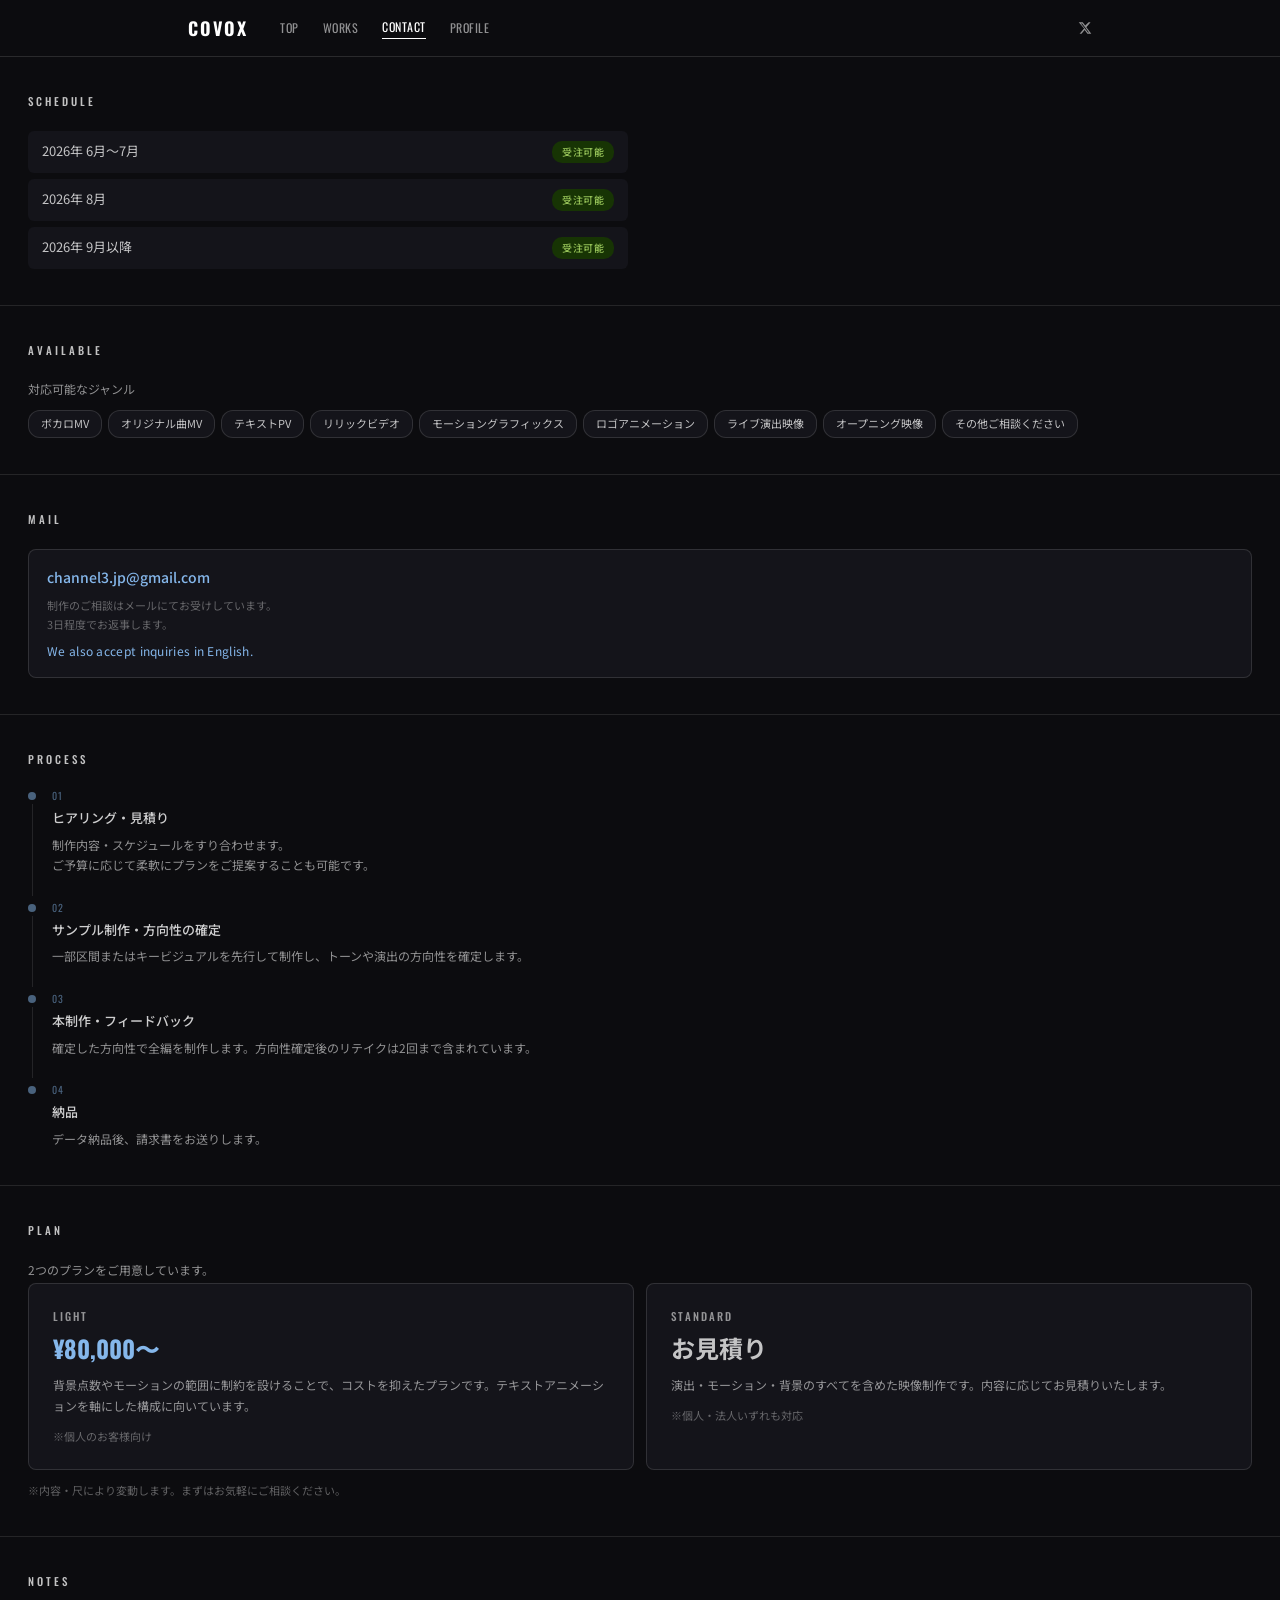
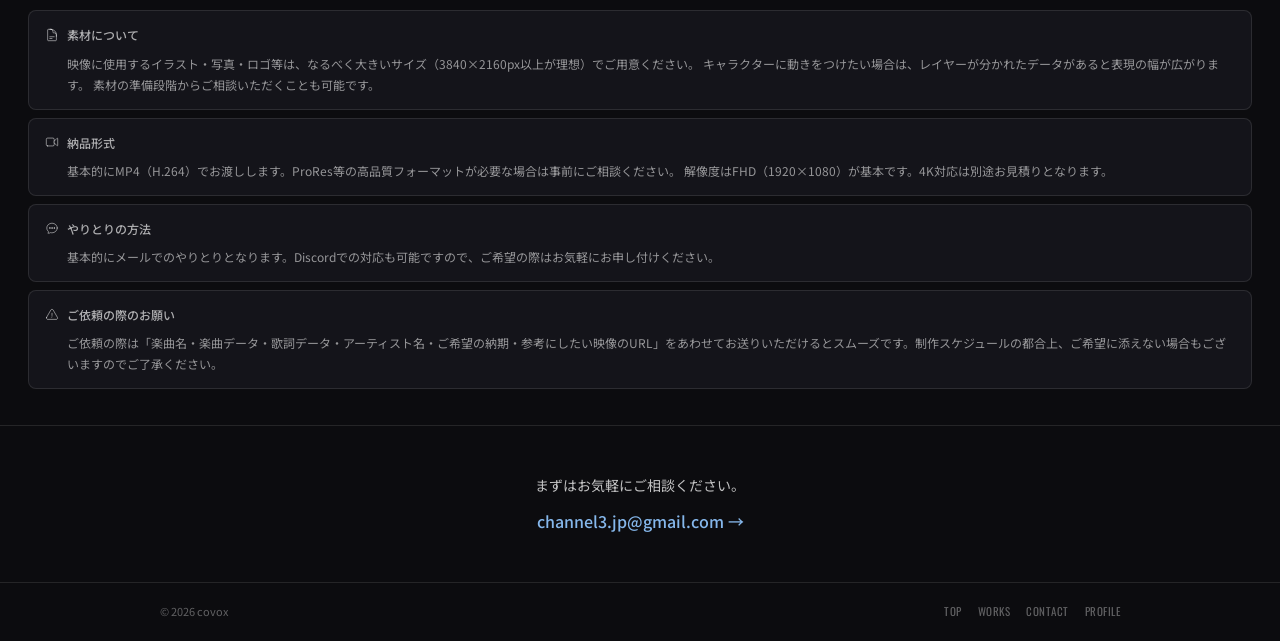
==== contact.html @ 06621f7b "update LIGHT plan price to ¥80,000~" ====
<!DOCTYPE html>
<html lang="ja">
<head>
  <meta charset="UTF-8">
  <meta name="viewport" content="width=device-width, initial-scale=1.0">
  <meta name="description" content="映像クリエイターcovoxのポートフォリオサイト。モーショングラフィックス・MV・テキストPV等の制作実績とご依頼はこちら。">
  <meta property="og:title" content="CONTACT — covox">
  <meta property="og:description" content="映像クリエイターcovoxのポートフォリオサイト。">
  <meta property="og:image" content="https://covox.work/images/og-image.png">
  <meta property="og:url" content="https://covox.work/contact.html">
  <meta property="og:type" content="website">
  <meta name="twitter:card" content="summary_large_image">
  <meta name="twitter:image" content="https://covox.work/images/og-image.png">
  <title>CONTACT — covox</title>
  <link rel="preconnect" href="https://fonts.googleapis.com">
  <link rel="preconnect" href="https://fonts.gstatic.com" crossorigin>
  <link href="https://fonts.googleapis.com/css2?family=Oswald:wght@400;500;700&family=Inter:wght@400;500&family=Noto+Sans+JP:wght@400;500&display=swap" rel="stylesheet">
  <link rel="icon" href="/favicon.ico" type="image/x-icon">
  <link rel="icon" href="/images/favicon.png" type="image/png">
  <link rel="apple-touch-icon" href="/images/apple-touch-icon.png">
  <link rel="stylesheet" href="css/style.css">
  <!-- Google Analytics -->
  <script async src="https://www.googletagmanager.com/gtag/js?id=G-RF9YJRMEWS"></script>
  <script>
    window.dataLayer = window.dataLayer || [];
    function gtag(){dataLayer.push(arguments);}
    gtag('js', new Date());
    gtag('config', 'G-RF9YJRMEWS');
  </script>
</head>
<body>

  <!-- Header -->
  <header class="site-header">
    <div class="header-inner">
      <a href="index.html" class="site-logo">COVOX</a>
      <nav class="site-nav">
        <a href="index.html">TOP</a>
        <a href="works.html">WORKS</a>
        <a href="contact.html" class="active">CONTACT</a>
        <a href="profile.html">PROFILE</a>
      </nav>
      <div class="header-sns">
        <a href="https://x.com/channel3_jp" target="_blank" rel="noopener noreferrer" aria-label="X (Twitter)">
          <svg viewBox="0 0 24 24" fill="currentColor" xmlns="http://www.w3.org/2000/svg">
            <path d="M18.244 2.25h3.308l-7.227 8.26 8.502 11.24H16.17l-4.714-6.231-5.401 6.231H2.746l7.73-8.835L1.254 2.25H8.08l4.253 5.622 5.911-5.622zm-1.161 17.52h1.833L7.084 4.126H5.117z"/>
          </svg>
        </a>
      </div>
      <button class="hamburger" aria-label="メニュー">
        <span></span>
        <span></span>
        <span></span>
      </button>
    </div>
    <nav class="mobile-nav">
      <a href="index.html">TOP</a>
      <a href="works.html">WORKS</a>
      <a href="contact.html" class="active">CONTACT</a>
      <a href="profile.html">PROFILE</a>
    </nav>
  </header>

  <main>

    <!-- ① SCHEDULE -->
    <section class="contact-section">
      <h2 class="section-title">SCHEDULE</h2>
      <div class="schedule-list" style="max-width: 600px;">
        <div class="schedule-row">
          <span class="schedule-label">2026年 6月〜7月</span>
          <span class="badge badge-open">受注可能</span>
        </div>
        <div class="schedule-row">
          <span class="schedule-label">2026年 8月</span>
          <span class="badge badge-open">受注可能</span>
        </div>
        <div class="schedule-row">
          <span class="schedule-label">2026年 9月以降</span>
          <span class="badge badge-open">受注可能</span>
        </div>
      </div>
    </section>

    <hr class="section-divider">

    <!-- ② AVAILABLE -->
    <section class="contact-section">
      <h2 class="section-title">AVAILABLE</h2>
      <p class="available-lead">対応可能なジャンル</p>
      <div class="genre-tags">
        <span class="genre-tag">ボカロMV</span>
        <span class="genre-tag">オリジナル曲MV</span>
        <span class="genre-tag">テキストPV</span>
        <span class="genre-tag">リリックビデオ</span>
        <span class="genre-tag">モーショングラフィックス</span>
        <span class="genre-tag">ロゴアニメーション</span>
        <span class="genre-tag">ライブ演出映像</span>
        <span class="genre-tag">オープニング映像</span>
        <span class="genre-tag">その他ご相談ください</span>
      </div>
    </section>

    <hr class="section-divider">

    <!-- ③ MAIL -->
    <section class="contact-section">
      <h2 class="section-title">MAIL</h2>
      <div class="mail-box">
        <div class="mail-address">
          <a href="mailto:channel3.jp@gmail.com">channel3.jp@gmail.com</a>
        </div>
        <p class="mail-note">
          制作のご相談はメールにてお受けしています。<br>
          3日程度でお返事します。
        </p>
        <p class="mail-english">We also accept inquiries in English.</p>
      </div>
    </section>

    <hr class="section-divider">

    <!-- ④ PROCESS -->
    <section class="contact-section">
      <h2 class="section-title">PROCESS</h2>
      <div class="process-list">

        <div class="process-step">
          <div class="step-line">
            <div class="step-dot"></div>
            <div class="step-bar"></div>
          </div>
          <div class="step-content">
            <div class="step-num">01</div>
            <div class="step-heading">ヒアリング・見積り</div>
            <div class="step-desc">制作内容・スケジュールをすり合わせます。<br>ご予算に応じて柔軟にプランをご提案することも可能です。</div>
          </div>
        </div>

        <div class="process-step">
          <div class="step-line">
            <div class="step-dot"></div>
            <div class="step-bar"></div>
          </div>
          <div class="step-content">
            <div class="step-num">02</div>
            <div class="step-heading">サンプル制作・方向性の確定</div>
            <div class="step-desc">一部区間またはキービジュアルを先行して制作し、トーンや演出の方向性を確定します。</div>
          </div>
        </div>

        <div class="process-step">
          <div class="step-line">
            <div class="step-dot"></div>
            <div class="step-bar"></div>
          </div>
          <div class="step-content">
            <div class="step-num">03</div>
            <div class="step-heading">本制作・フィードバック</div>
            <div class="step-desc">確定した方向性で全編を制作します。方向性確定後のリテイクは2回まで含まれています。</div>
          </div>
        </div>

        <div class="process-step">
          <div class="step-line">
            <div class="step-dot"></div>
            <div class="step-bar"></div>
          </div>
          <div class="step-content">
            <div class="step-num">04</div>
            <div class="step-heading">納品</div>
            <div class="step-desc">データ納品後、請求書をお送りします。</div>
          </div>
        </div>

      </div>
    </section>

    <hr class="section-divider">

    <!-- ④ PLAN -->
    <section class="contact-section">
      <h2 class="section-title">PLAN</h2>
      <p class="available-lead">2つのプランをご用意しています。</p>
      <div class="plan-grid">

        <div class="plan-card">
          <div class="plan-card-label">LIGHT</div>
          <div class="plan-card-price">¥80,000〜</div>
          <p class="plan-card-desc">背景点数やモーションの範囲に制約を設けることで、コストを抑えたプランです。テキストアニメーションを軸にした構成に向いています。</p>
          <p class="plan-card-note">※個人のお客様向け</p>
        </div>

        <div class="plan-card">
          <div class="plan-card-label">STANDARD</div>
          <div class="plan-card-price-quote">お見積り</div>
          <p class="plan-card-desc">演出・モーション・背景のすべてを含めた映像制作です。内容に応じてお見積りいたします。</p>
          <p class="plan-card-note">※個人・法人いずれも対応</p>
        </div>

      </div>
      <p class="plan-section-note">※内容・尺により変動します。まずはお気軽にご相談ください。</p>
    </section>

    <hr class="section-divider">

    <!-- ⑤ NOTES -->
    <section class="contact-section">
      <h2 class="section-title">NOTES</h2>
      <div class="note-cards">

        <div class="note-card">
          <div class="note-title">
            <svg viewBox="0 0 24 24" fill="none" stroke="currentColor" stroke-width="1.5" xmlns="http://www.w3.org/2000/svg">
              <path stroke-linecap="round" stroke-linejoin="round" d="M19.5 14.25v-2.625a3.375 3.375 0 0 0-3.375-3.375h-1.5A1.125 1.125 0 0 1 13.5 7.125v-1.5a3.375 3.375 0 0 0-3.375-3.375H8.25m0 12.75h7.5m-7.5 3H12M10.5 2.25H5.625c-.621 0-1.125.504-1.125 1.125v17.25c0 .621.504 1.125 1.125 1.125h12.75c.621 0 1.125-.504 1.125-1.125V11.25a9 9 0 0 0-9-9z"/>
            </svg>
            素材について
          </div>
          <div class="note-body">
            映像に使用するイラスト・写真・ロゴ等は、なるべく大きいサイズ（3840×2160px以上が理想）でご用意ください。
            キャラクターに動きをつけたい場合は、レイヤーが分かれたデータがあると表現の幅が広がります。
            素材の準備段階からご相談いただくことも可能です。
          </div>
        </div>

        <div class="note-card">
          <div class="note-title">
            <svg viewBox="0 0 24 24" fill="none" stroke="currentColor" stroke-width="1.5" xmlns="http://www.w3.org/2000/svg">
              <path stroke-linecap="round" stroke-linejoin="round" d="m15.75 10.5 4.72-4.72a.75.75 0 0 1 1.28.53v11.38a.75.75 0 0 1-1.28.53l-4.72-4.72M4.5 18.75h9a2.25 2.25 0 0 0 2.25-2.25v-9a2.25 2.25 0 0 0-2.25-2.25h-9A2.25 2.25 0 0 0 2.25 7.5v9a2.25 2.25 0 0 0 2.25 2.25z"/>
            </svg>
            納品形式
          </div>
          <div class="note-body">
            基本的にMP4（H.264）でお渡しします。ProRes等の高品質フォーマットが必要な場合は事前にご相談ください。
            解像度はFHD（1920×1080）が基本です。4K対応は別途お見積りとなります。
          </div>
        </div>

        <div class="note-card">
          <div class="note-title">
            <svg viewBox="0 0 24 24" fill="none" stroke="currentColor" stroke-width="1.5" xmlns="http://www.w3.org/2000/svg">
              <path stroke-linecap="round" stroke-linejoin="round" d="M8.625 12a.375.375 0 1 1-.75 0 .375.375 0 0 1 .75 0zm0 0H8.25m4.125 0a.375.375 0 1 1-.75 0 .375.375 0 0 1 .75 0zm0 0H12m4.125 0a.375.375 0 1 1-.75 0 .375.375 0 0 1 .75 0zm0 0h-.375M21 12c0 4.556-4.03 8.25-9 8.25a9.764 9.764 0 0 1-2.555-.337A5.972 5.972 0 0 1 5.41 20.97a5.969 5.969 0 0 1-.474-.065 4.48 4.48 0 0 0 .978-2.025c.09-.457-.133-.901-.467-1.226C3.93 16.178 3 14.189 3 12c0-4.556 4.03-8.25 9-8.25s9 3.694 9 8.25z"/>
            </svg>
            やりとりの方法
          </div>
          <div class="note-body">
            基本的にメールでのやりとりとなります。Discordでの対応も可能ですので、ご希望の際はお気軽にお申し付けください。
          </div>
        </div>

        <div class="note-card">
          <div class="note-title">
            <svg viewBox="0 0 24 24" fill="none" stroke="currentColor" stroke-width="1.5" xmlns="http://www.w3.org/2000/svg">
              <path stroke-linecap="round" stroke-linejoin="round" d="M12 9v3.75m-9.303 3.376c-.866 1.5.217 3.374 1.948 3.374h14.71c1.73 0 2.813-1.874 1.948-3.374L13.949 3.378c-.866-1.5-3.032-1.5-3.898 0L2.697 16.126zM12 15.75h.007v.008H12v-.008z"/>
            </svg>
            ご依頼の際のお願い
          </div>
          <div class="note-body">
            ご依頼の際は「楽曲名・楽曲データ・歌詞データ・アーティスト名・ご希望の納期・参考にしたい映像のURL」をあわせてお送りいただけるとスムーズです。制作スケジュールの都合上、ご希望に添えない場合もございますのでご了承ください。
          </div>
        </div>

      </div>
    </section>

    <hr class="section-divider">

    <!-- CTA -->
    <section class="section cta-section">
      <p class="cta-text">まずはお気軽にご相談ください。</p>
      <a href="mailto:channel3.jp@gmail.com" class="cta-mail">channel3.jp@gmail.com →</a>
    </section>

  </main>

  <!-- Footer -->
  <footer class="site-footer">
    <div class="footer-inner">
      <span class="footer-copy">© 2026 covox</span>
      <nav class="footer-nav">
        <a href="index.html">TOP</a>
        <a href="works.html">WORKS</a>
        <a href="contact.html">CONTACT</a>
        <a href="profile.html">PROFILE</a>
      </nav>
    </div>
  </footer>

  <script src="js/main.js"></script>
</body>
</html>
---- css/style.css ----
/* ===== CSS Variables ===== */
:root {
  --bg-primary: #0c0c0f;
  --bg-secondary: #14141a;
  --bg-card: #18181c;

  --text-primary: #ffffff;
  --text-secondary: rgba(255, 255, 255, 0.75);
  --text-tertiary: rgba(255, 255, 255, 0.55);
  --text-muted: rgba(255, 255, 255, 0.35);

  --border-subtle: rgba(255, 255, 255, 0.1);
  --border-light: rgba(255, 255, 255, 0.12);
  --border-medium: rgba(255, 255, 255, 0.12);

  --accent: #85B7EB;
  --accent-dim: rgba(133, 183, 235, 0.5);
  --accent-bg: rgba(133, 183, 235, 0.08);
  --accent-border: rgba(133, 183, 235, 0.12);

  --badge-closed-bg: #501313;
  --badge-closed-text: #F09595;
  --badge-few-bg: #412402;
  --badge-few-text: #FAC775;
  --badge-open-bg: #173404;
  --badge-open-text: #97C459;

  --font-en: 'Oswald', sans-serif;
  --font-jp: 'Noto Sans JP', sans-serif;
  --font-body: var(--font-jp);

  --section-padding: 36px 28px;
  --page-max-width: 960px;

  --radius-sm: 6px;
  --radius-md: 8px;
  --radius-lg: 14px;
}

/* ===== Reset ===== */
*, *::before, *::after {
  box-sizing: border-box;
  margin: 0;
  padding: 0;
}

html {
  font-size: 16px;
  -webkit-font-smoothing: antialiased;
  -moz-osx-font-smoothing: grayscale;
}

body {
  background-color: var(--bg-primary);
  color: var(--text-primary);
  font-family: var(--font-body);
  font-size: 14px;
  line-height: 1.6;
  min-height: 100vh;
  display: flex;
  flex-direction: column;
}

a {
  color: inherit;
  text-decoration: none;
}

button {
  font-family: inherit;
  cursor: pointer;
}

ul, ol {
  list-style: none;
}

img {
  max-width: 100%;
  display: block;
}

/* ===== Layout ===== */
.container {
  max-width: var(--page-max-width);
  margin: 0 auto;
  width: 100%;
}

main {
  flex: 1;
}

/* ===== Header ===== */
.site-header {
  border-bottom: 0.5px solid var(--border-light);
  position: sticky;
  top: 0;
  background: var(--bg-primary);
  z-index: 100;
}

.header-inner {
  max-width: var(--page-max-width);
  margin: 0 auto;
  padding: 0 28px;
  height: 56px;
  display: flex;
  align-items: center;
  gap: 32px;
}

.site-logo {
  font-family: var(--font-en);
  font-size: 18px;
  font-weight: 700;
  letter-spacing: 2px;
  color: var(--text-primary);
  text-decoration: none;
  flex-shrink: 0;
}

.site-nav {
  display: flex;
  align-items: center;
  gap: 24px;
  flex: 1;
}

.site-nav a {
  font-size: 12px;
  letter-spacing: 0.5px;
  color: var(--text-tertiary);
  font-family: var(--font-en);
  transition: color 0.2s;
}

.site-nav a:hover {
  color: var(--text-secondary);
}

.site-nav a.active {
  color: var(--text-primary);
  border-bottom: 1px solid #fff;
  padding-bottom: 1px;
}

.header-sns {
  display: flex;
  align-items: center;
  gap: 14px;
  flex-shrink: 0;
}

.header-sns a {
  display: flex;
  align-items: center;
  color: var(--text-tertiary);
  transition: color 0.2s;
}

.header-sns a:hover {
  color: var(--text-secondary);
}

.header-sns svg {
  width: 14px;
  height: 14px;
}

/* Hamburger */
.hamburger {
  display: none;
  flex-direction: column;
  gap: 5px;
  background: none;
  border: none;
  padding: 4px;
  margin-left: auto;
}

.hamburger span {
  display: block;
  width: 20px;
  height: 1px;
  background: var(--text-tertiary);
  transition: all 0.2s;
}

.mobile-nav {
  display: none;
  flex-direction: column;
  padding: 16px 28px;
  border-top: 0.5px solid var(--border-subtle);
  gap: 16px;
}

.mobile-nav.open {
  display: flex;
}

.mobile-nav a {
  font-size: 13px;
  letter-spacing: 0.5px;
  color: var(--text-tertiary);
  font-family: var(--font-en);
}

.mobile-nav a.active {
  color: var(--text-primary);
}

/* ===== Footer ===== */
.site-footer {
  border-top: 0.5px solid var(--border-subtle);
  padding: 20px 28px;
}

.footer-inner {
  max-width: var(--page-max-width);
  margin: 0 auto;
  display: flex;
  justify-content: space-between;
  align-items: center;
}

.footer-copy {
  font-size: 11px;
  color: var(--text-muted);
}

.footer-nav {
  display: flex;
  gap: 16px;
}

.footer-nav a {
  font-size: 11px;
  color: var(--text-muted);
  font-family: var(--font-en);
  letter-spacing: 0.5px;
  transition: color 0.2s;
}

.footer-nav a:hover {
  color: var(--text-tertiary);
}

/* ===== Section Title ===== */
.section-title {
  font-size: 11px;
  font-weight: 500;
  letter-spacing: 3px;
  color: var(--text-secondary);
  margin: 0 0 20px;
  font-family: var(--font-en);
}

/* ===== Section ===== */
.section {
  padding: var(--section-padding);
}

.section + .section {
  border-top: 0.5px solid var(--border-subtle);
}

/* ===== Badge ===== */
.badge {
  font-size: 10px;
  font-weight: 500;
  padding: 3px 10px;
  border-radius: 10px;
  letter-spacing: 0.5px;
  display: inline-block;
}

.badge-closed {
  background: var(--badge-closed-bg);
  color: var(--badge-closed-text);
}

.badge-few {
  background: var(--badge-few-bg);
  color: var(--badge-few-text);
}

.badge-open {
  background: var(--badge-open-bg);
  color: var(--badge-open-text);
}

/* ===== Work Card ===== */
.work-card {
  aspect-ratio: 16 / 9;
  border-radius: var(--radius-sm);
  border: 0.5px solid var(--border-subtle);
  background: var(--bg-card);
  position: relative;
  overflow: hidden;
  display: flex;
  flex-direction: column;
  justify-content: flex-end;
  cursor: pointer;
  transition: border-color 0.2s;
}

.work-card:hover {
  border-color: var(--border-medium);
}

.work-card-bg {
  position: absolute;
  inset: 0;
  background-size: cover;
  background-position: center;
}

.work-card-overlay {
  position: absolute;
  inset: 0;
  background: linear-gradient(to top, rgba(0,0,0,0.7) 0%, transparent 50%);
}

.work-card-dummy {
  position: absolute;
  inset: 0;
  background: linear-gradient(135deg, #1a1a28 0%, #0f0f18 100%);
}

.work-card-info {
  position: relative;
  z-index: 1;
  padding: 8px 10px;
}

.work-card-category {
  font-size: 9px;
  color: var(--text-tertiary);
  letter-spacing: 0.5px;
  margin-bottom: 2px;
  font-family: var(--font-en);
  text-transform: uppercase;
}

.work-card-title {
  font-size: 11px;
  font-weight: 500;
  color: rgba(255, 255, 255, 0.8);
  white-space: nowrap;
  overflow: hidden;
  text-overflow: ellipsis;
}

/* ===== Works Grid ===== */
.works-grid {
  display: grid;
  grid-template-columns: repeat(3, 1fr);
  gap: 10px;
}

/* ===== Schedule ===== */
.schedule-list {
  display: flex;
  flex-direction: column;
  gap: 6px;
}

.schedule-row {
  display: flex;
  justify-content: space-between;
  align-items: center;
  padding: 10px 14px;
  background: var(--bg-secondary);
  border-radius: var(--radius-sm);
}

.schedule-label {
  font-size: 13px;
  color: var(--text-secondary);
}

/* ===== Link Arrow ===== */
.link-arrow {
  font-size: 12px;
  color: var(--text-tertiary);
  display: inline-flex;
  align-items: center;
  gap: 4px;
  transition: color 0.2s;
}

.link-arrow:hover {
  color: var(--text-secondary);
}

.link-arrow-accent {
  color: var(--accent);
}

.link-arrow-accent:hover {
  color: var(--accent);
  opacity: 0.8;
}

/* ===== HR Divider ===== */
hr.section-divider {
  border: none;
  border-top: 0.5px solid var(--border-subtle);
  margin: 0;
}

/* ============================================
   PAGE: TOP (index.html)
   ============================================ */

/* Hero */
.hero {
  text-align: center;
  padding: 56px 28px 22px;
}

.hero h1,
.hero-title {
  font-family: var(--font-en);
  font-size: 36px;
  font-weight: 700;
  letter-spacing: 6px;
  margin-bottom: 12px;
}

/* ===== Stagger Slide Up ===== */
.hero-stagger-wrap {
  text-align: center;
}

.hero-title {
  display: inline-flex;
  gap: 2px;
  margin-bottom: 0;
}

.hero-letter {
  display: inline-block;
  opacity: 0;
  transform: translateY(40px);
  animation: staggerUp 0.9s cubic-bezier(0.16, 1, 0.3, 1) forwards;
}
.hero-letter:nth-child(1) { animation-delay: 0.3s; }
.hero-letter:nth-child(2) { animation-delay: 0.5s; }
.hero-letter:nth-child(3) { animation-delay: 0.7s; }
.hero-letter:nth-child(4) { animation-delay: 0.9s; }
.hero-letter:nth-child(5) { animation-delay: 1.1s; }

@keyframes staggerUp {
  0%   { opacity: 0; transform: translateY(40px); }
  40%  { opacity: 1; }
  100% { opacity: 1; transform: translateY(0); }
}

.hero-subtitle {
  opacity: 0;
  margin-top: 8px;
  animation: subtitleFadeUp 0.6s ease forwards;
  animation-delay: 2.0s;
}

@keyframes subtitleFadeUp {
  from { opacity: 0; transform: translateY(8px); }
  to   { opacity: 1; transform: translateY(0); }
}

.hero-sub {
  font-size: 13px;
  color: var(--text-tertiary);
  letter-spacing: 1px;
  font-family: var(--font-en);
  margin-bottom: 32px;
}

.showreel-placeholder {
  max-width: 520px;
  aspect-ratio: 16 / 9;
  background: var(--bg-card);
  border-radius: var(--radius-md);
  border: 0.5px solid var(--border-subtle);
  margin: 0 auto;
  display: flex;
  flex-direction: column;
  align-items: center;
  justify-content: center;
  gap: 10px;
  color: var(--text-tertiary);
}

.showreel-placeholder svg {
  width: 36px;
  height: 36px;
  opacity: 0.4;
}

.showreel-placeholder span {
  font-size: 12px;
  letter-spacing: 2px;
  font-family: var(--font-en);
  opacity: 0.4;
}

/* Pickup Works */
.pickup-works {
  padding: var(--section-padding);
}

.pickup-works-header {
  display: flex;
  justify-content: space-between;
  align-items: center;
  margin-bottom: 20px;
}

.pickup-works-header .section-title {
  margin: 0;
}

/* About */
.about-content {
  display: flex;
  align-items: flex-start;
  gap: 16px;
}

.about-icon {
  width: 56px;
  height: 56px;
  border-radius: 50%;
  background: #1e1e28;
  display: flex;
  align-items: center;
  justify-content: center;
  flex-shrink: 0;
  overflow: hidden;
}

.about-icon svg {
  width: 28px;
  height: 28px;
  color: var(--text-tertiary);
}

.about-text {
  flex: 1;
}

.about-name {
  font-size: 14px;
  font-weight: 500;
  color: var(--text-primary);
  margin-bottom: 6px;
}

.about-desc {
  font-size: 12px;
  color: var(--text-secondary);
  line-height: 1.7;
  margin-bottom: 12px;
}

/* ===== CTA Section ===== */
.cta-section {
  text-align: center;
  padding: 48px 28px;
}

.cta-text {
  font-size: 14px;
  color: var(--text-secondary);
  margin-bottom: 12px;
}

.cta-mail {
  font-size: 16px;
  color: var(--accent);
  font-weight: 500;
  text-decoration: none;
}

.cta-mail:hover {
  text-decoration: underline;
}

/* ============================================
   PAGE: WORKS (works.html)
   ============================================ */

.works-header {
  padding: 32px 28px 20px;
}

.works-header h1 {
  font-family: var(--font-en);
  font-size: 11px;
  font-weight: 500;
  letter-spacing: 3px;
  color: var(--text-tertiary);
  margin-bottom: 20px;
}

.filters {
  display: flex;
  flex-wrap: wrap;
  gap: 6px;
}

.filter {
  font-size: 11px;
  padding: 5px 14px;
  border-radius: 14px;
  border: 0.5px solid var(--border-medium);
  color: var(--text-tertiary);
  background: transparent;
  transition: all 0.2s;
  font-family: var(--font-en);
  letter-spacing: 0.3px;
}

.filter:hover {
  color: var(--text-secondary);
  border-color: rgba(255, 255, 255, 0.2);
}

.filter.active {
  background: rgba(255, 255, 255, 0.1);
  color: var(--text-primary);
  border-color: rgba(255, 255, 255, 0.25);
}

.works-grid-section {
  padding: 0 28px 36px;
}

.works-footer {
  padding: 20px 28px 36px;
  display: flex;
  flex-direction: column;
  align-items: center;
  gap: 10px;
  border-top: 0.5px solid var(--border-subtle);
}

.works-note {
  font-size: 11px;
  color: var(--text-muted);
  text-align: center;
}

/* ============================================
   PAGE: CONTACT (contact.html)
   ============================================ */

.contact-section {
  padding: var(--section-padding);
}

/* Genre Tags */
.genre-tags {
  display: flex;
  flex-wrap: wrap;
  gap: 6px;
  margin-top: 12px;
}

.genre-tag {
  font-size: 11px;
  padding: 4px 12px;
  border-radius: 12px;
  background: var(--bg-secondary);
  color: var(--text-secondary);
  border: 0.5px solid var(--border-light);
}

.available-lead {
  font-size: 12px;
  color: var(--text-tertiary);
  margin-bottom: 4px;
}

/* Mail Box */
.mail-box {
  padding: 16px 18px;
  background: var(--bg-secondary);
  border-radius: var(--radius-md);
  border: 0.5px solid var(--border-light);
}

.mail-address {
  font-size: 14px;
  color: var(--accent);
  font-weight: 500;
  margin-bottom: 8px;
}

.mail-note {
  font-size: 11px;
  color: var(--text-muted);
  line-height: 1.7;
}

.mail-english {
  font-size: 12px;
  color: var(--accent);
  margin-top: 8px;
  letter-spacing: 0.3px;
}

/* Process */
.process-list {
  display: flex;
  flex-direction: column;
}

.process-step {
  display: flex;
  gap: 16px;
}

.step-line {
  display: flex;
  flex-direction: column;
  align-items: center;
  flex-shrink: 0;
  padding-top: 4px;
}

.step-dot {
  width: 8px;
  height: 8px;
  border-radius: 50%;
  background: var(--accent-dim);
  flex-shrink: 0;
}

.step-bar {
  width: 1px;
  flex: 1;
  background: var(--border-subtle);
  margin: 4px 0;
  min-height: 20px;
}

.process-step:last-child .step-bar {
  display: none;
}

.step-content {
  padding-bottom: 24px;
  flex: 1;
}

.process-step:last-child .step-content {
  padding-bottom: 0;
}

.step-num {
  font-size: 10px;
  color: var(--accent-dim);
  letter-spacing: 1px;
  font-family: var(--font-en);
  margin-bottom: 4px;
}

.step-heading {
  font-size: 13px;
  font-weight: 500;
  color: rgba(255, 255, 255, 0.8);
  margin-bottom: 6px;
}

.step-desc {
  font-size: 12px;
  color: var(--text-tertiary);
  line-height: 1.7;
}

/* Note Cards */
.note-cards {
  display: flex;
  flex-direction: column;
  gap: 8px;
}

.note-card {
  padding: 14px 16px;
  background: var(--bg-secondary);
  border-radius: var(--radius-md);
  border: 0.5px solid var(--border-subtle);
}

.note-title {
  font-size: 12px;
  font-weight: 500;
  color: rgba(255, 255, 255, 0.65);
  display: flex;
  align-items: center;
  gap: 8px;
  margin-bottom: 8px;
}

.note-title svg {
  width: 14px;
  height: 14px;
  color: var(--text-tertiary);
  flex-shrink: 0;
}

.note-body {
  font-size: 12px;
  color: var(--text-tertiary);
  line-height: 1.75;
  padding-left: 22px;
}

/* ===== Plan Cards ===== */
.plan-grid {
  display: grid;
  grid-template-columns: 1fr 1fr;
  gap: 12px;
  margin-top: 4px;
}

.plan-card {
  background: var(--bg-secondary);
  border-radius: var(--radius-md);
  border: 0.5px solid var(--border-light);
  padding: 24px;
}

.plan-card-label {
  font-size: 11px;
  font-weight: 500;
  letter-spacing: 2px;
  color: var(--text-tertiary);
  font-family: var(--font-en);
  margin-bottom: 10px;
}

.plan-card-price {
  font-size: 24px;
  font-weight: 700;
  font-family: var(--font-en);
  color: var(--accent);
  margin-bottom: 14px;
  line-height: 1;
}

.plan-card-price-quote {
  font-size: 24px;
  font-weight: 700;
  font-family: var(--font-jp);
  color: var(--text-secondary);
  margin-bottom: 14px;
  line-height: 1;
}

.plan-card-desc {
  font-size: 12px;
  color: var(--text-tertiary);
  line-height: 1.75;
  margin-bottom: 12px;
}

.plan-card-note {
  font-size: 11px;
  color: var(--text-muted);
}

.plan-section-note {
  font-size: 11px;
  color: var(--text-muted);
  margin-top: 12px;
}

@media (max-width: 767px) {
  .plan-grid {
    grid-template-columns: 1fr;
  }
}

/* ============================================
   PAGE: PROFILE (profile.html)
   ============================================ */

.profile-hero {
  padding: var(--section-padding);
  display: flex;
  align-items: flex-start;
  gap: 20px;
}

.profile-icon {
  width: 80px;
  height: 80px;
  border-radius: 50%;
  background: #1e1e28;
  display: flex;
  align-items: center;
  justify-content: center;
  flex-shrink: 0;
  border: 0.5px solid var(--border-light);
  overflow: hidden;
}

.profile-icon svg {
  width: 40px;
  height: 40px;
  color: var(--text-tertiary);
}

.profile-info {
  flex: 1;
}

.profile-name {
  font-size: 20px;
  font-weight: 500;
  color: var(--text-primary);
  margin-bottom: 4px;
}

.profile-title {
  font-size: 12px;
  color: var(--text-tertiary);
  letter-spacing: 0.5px;
  margin-bottom: 12px;
  font-family: var(--font-en);
}

.profile-bio {
  font-size: 13px;
  color: rgba(255, 255, 255, 0.55);
  line-height: 1.8;
}

/* Tags */
.tag-list {
  display: flex;
  flex-wrap: wrap;
  gap: 6px;
}

.tag-soft {
  font-size: 11px;
  padding: 5px 14px;
  border-radius: 14px;
  background: var(--bg-secondary);
  color: var(--text-secondary);
  border: 0.5px solid var(--border-light);
}

.tag-skill {
  font-size: 11px;
  padding: 5px 14px;
  border-radius: 14px;
  background: var(--accent-bg);
  color: rgba(133, 183, 235, 0.7);
  border: 0.5px solid var(--accent-border);
}

/* Clients */
.clients-box {
  padding: 16px 18px;
  background: var(--bg-secondary);
  border-radius: var(--radius-md);
  border: 0.5px solid var(--border-subtle);
  margin-bottom: 10px;
}

.clients-list {
  font-size: 13px;
  color: var(--text-secondary);
  line-height: 1.8;
}

/* SNS Links */
.sns-cards {
  display: flex;
  flex-direction: column;
  gap: 8px;
}

.sns-card {
  display: flex;
  align-items: center;
  gap: 12px;
  padding: 14px 16px;
  background: var(--bg-secondary);
  border-radius: var(--radius-md);
  border: 0.5px solid var(--border-light);
  transition: border-color 0.2s;
}

.sns-card:hover {
  border-color: var(--border-medium);
}

.sns-card-icon {
  width: 32px;
  height: 32px;
  border-radius: var(--radius-sm);
  background: var(--bg-card);
  display: flex;
  align-items: center;
  justify-content: center;
  flex-shrink: 0;
}

.sns-card-icon svg {
  width: 16px;
  height: 16px;
  color: var(--text-secondary);
}

.sns-card-info {
  flex: 1;
}

.sns-card-name {
  font-size: 13px;
  font-weight: 500;
  color: var(--text-secondary);
  margin-bottom: 2px;
}

.sns-card-handle {
  font-size: 11px;
  color: var(--text-muted);
  font-family: var(--font-en);
}

.sns-card-arrow {
  color: var(--text-muted);
}

.sns-card-arrow svg {
  width: 12px;
  height: 12px;
}

/* ============================================
   Responsive
   ============================================ */

@media (max-width: 767px) {
  .header-inner {
    padding: 0 16px;
  }

  .site-nav {
    display: none;
  }

  .header-sns {
    display: none;
  }

  .hamburger {
    display: flex;
  }

  .hero {
    padding: 40px 16px 32px;
  }

  .hero h1 {
    font-size: 28px;
  }

  .section {
    padding: 24px 16px;
  }

  .pickup-works,
  .works-header,
  .works-grid-section,
  .works-footer,
  .contact-section,
  .profile-hero {
    padding-left: 16px;
    padding-right: 16px;
  }

  .works-grid {
    grid-template-columns: repeat(2, 1fr);
  }

  .profile-hero {
    flex-direction: column;
    align-items: center;
    text-align: center;
  }

  .profile-title {
    font-size: 11px;
  }

  .footer-inner {
    flex-direction: column;
    gap: 10px;
    text-align: center;
  }

  .footer-nav {
    flex-wrap: wrap;
    justify-content: center;
  }
}

@media (min-width: 768px) and (max-width: 1024px) {
  .section {
    padding: 32px 24px;
  }

  .works-grid {
    grid-template-columns: repeat(3, 1fr);
  }
}
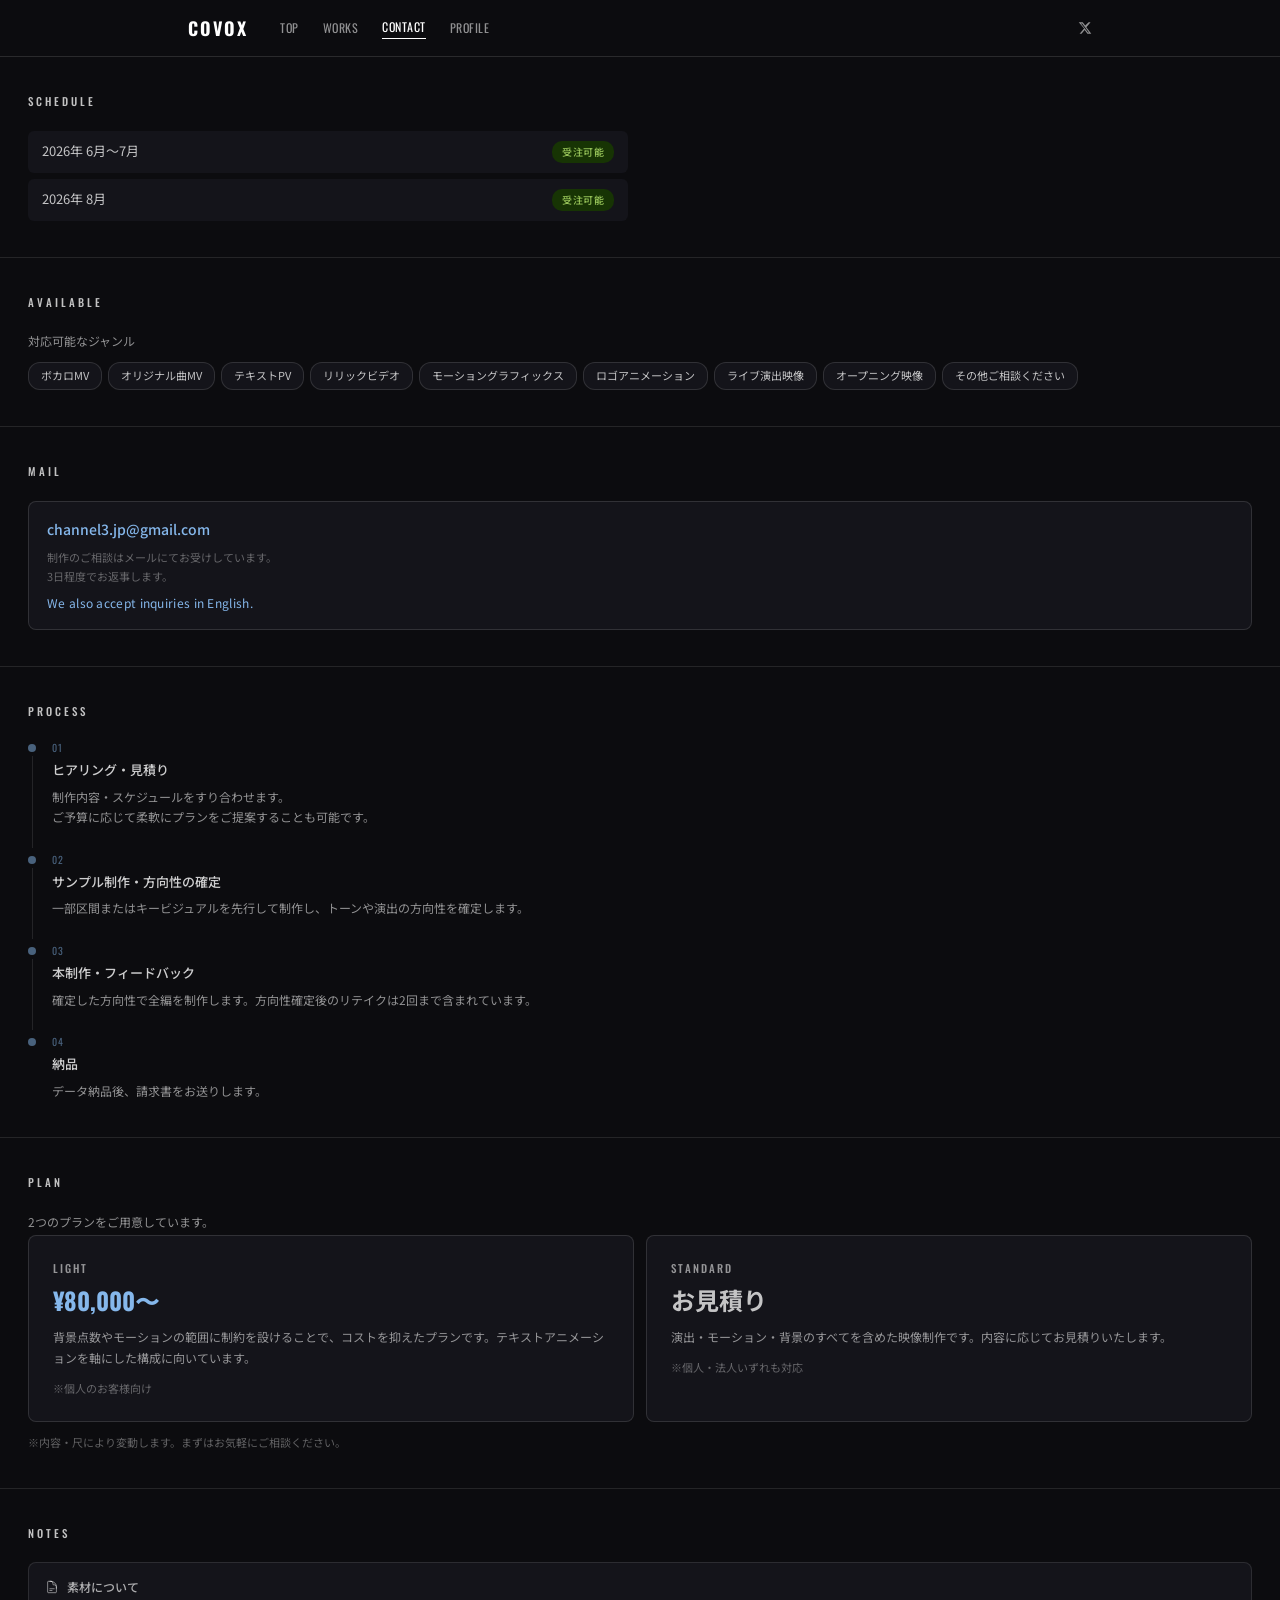
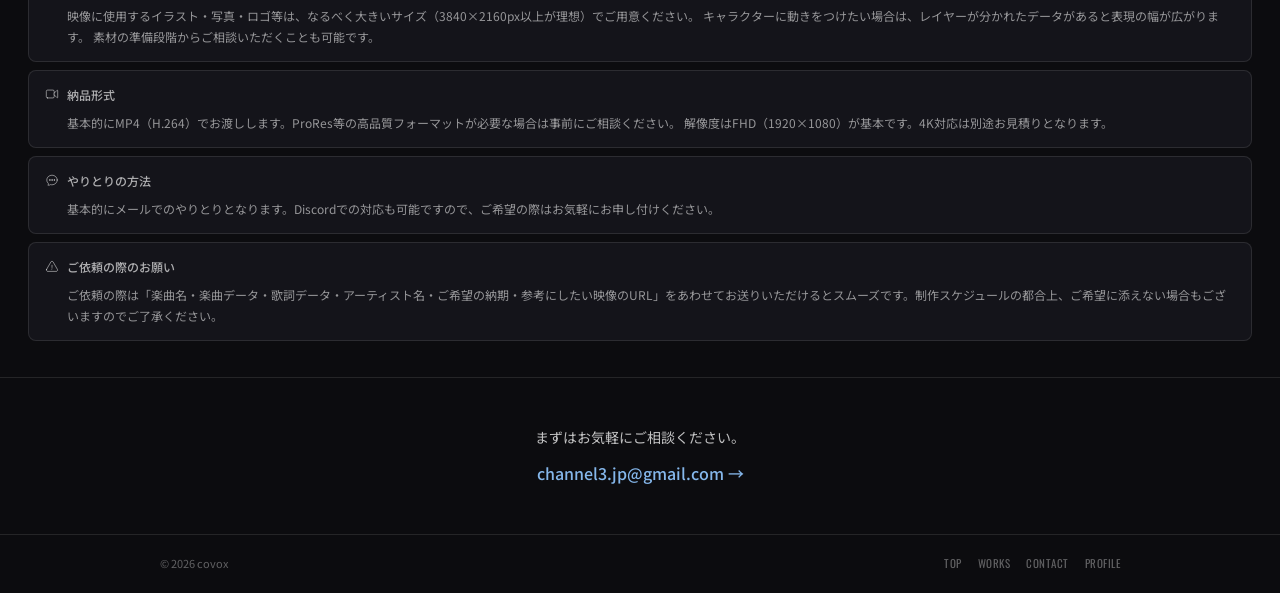
==== commit fcf84e1e: "remove hero animation and September schedule row" ====
--- a/contact.html
+++ b/contact.html
@@ -75,10 +75,6 @@
           <span class="schedule-label">2026年 8月</span>
           <span class="badge badge-open">受注可能</span>
         </div>
-        <div class="schedule-row">
-          <span class="schedule-label">2026年 9月以降</span>
-          <span class="badge badge-open">受注可能</span>
-        </div>
       </div>
     </section>
 
--- a/css/style.css
+++ b/css/style.css
@@ -429,46 +429,6 @@
   margin-bottom: 12px;
 }
 
-/* ===== Stagger Slide Up ===== */
-.hero-stagger-wrap {
-  text-align: center;
-}
-
-.hero-title {
-  display: inline-flex;
-  gap: 2px;
-  margin-bottom: 0;
-}
-
-.hero-letter {
-  display: inline-block;
-  opacity: 0;
-  transform: translateY(40px);
-  animation: staggerUp 0.9s cubic-bezier(0.16, 1, 0.3, 1) forwards;
-}
-.hero-letter:nth-child(1) { animation-delay: 0.3s; }
-.hero-letter:nth-child(2) { animation-delay: 0.5s; }
-.hero-letter:nth-child(3) { animation-delay: 0.7s; }
-.hero-letter:nth-child(4) { animation-delay: 0.9s; }
-.hero-letter:nth-child(5) { animation-delay: 1.1s; }
-
-@keyframes staggerUp {
-  0%   { opacity: 0; transform: translateY(40px); }
-  40%  { opacity: 1; }
-  100% { opacity: 1; transform: translateY(0); }
-}
-
-.hero-subtitle {
-  opacity: 0;
-  margin-top: 8px;
-  animation: subtitleFadeUp 0.6s ease forwards;
-  animation-delay: 2.0s;
-}
-
-@keyframes subtitleFadeUp {
-  from { opacity: 0; transform: translateY(8px); }
-  to   { opacity: 1; transform: translateY(0); }
-}
 
 .hero-sub {
   font-size: 13px;
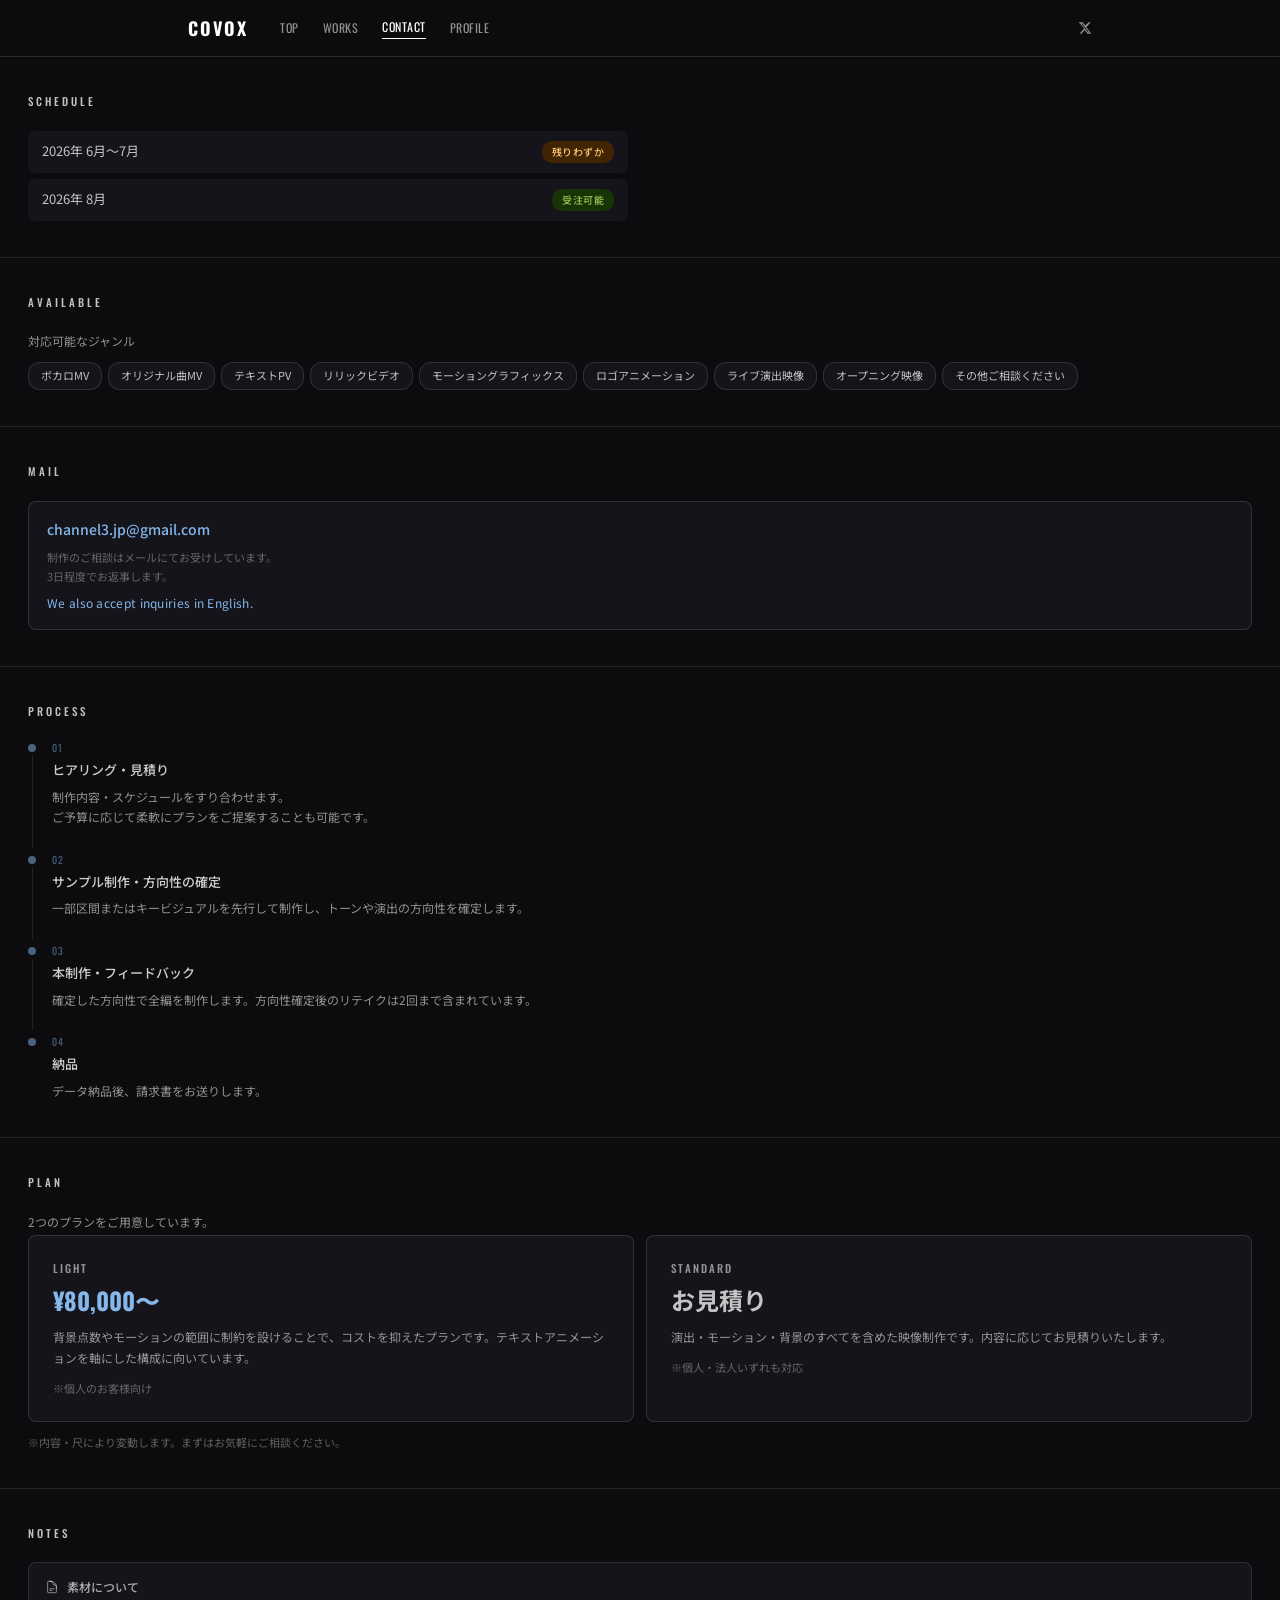
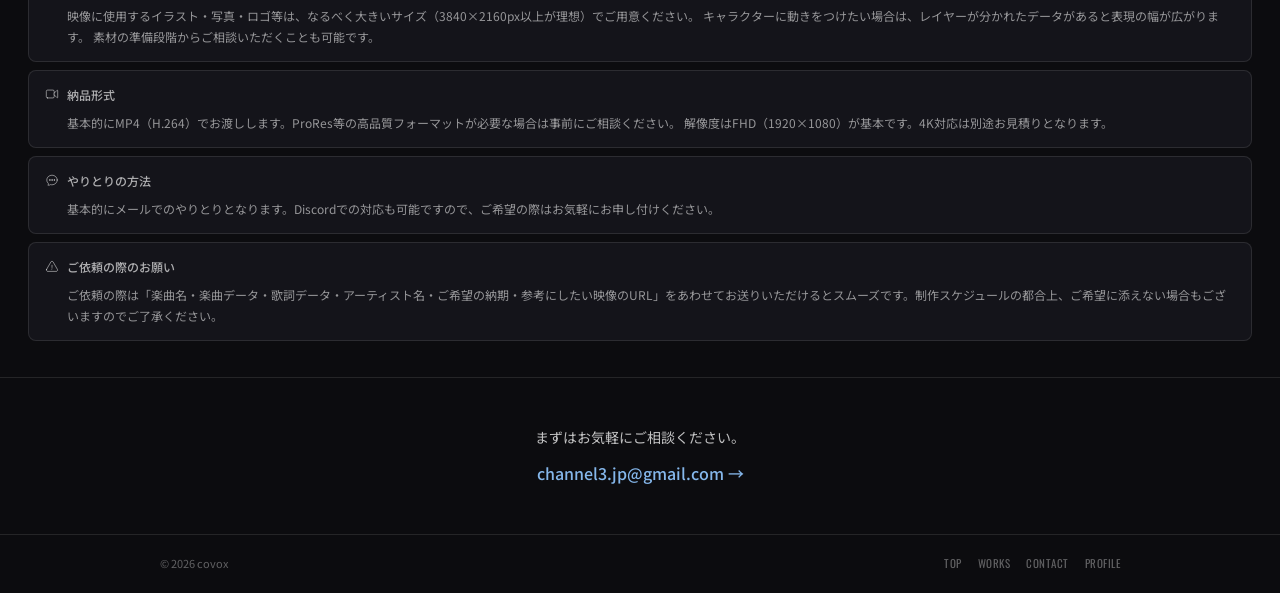
==== commit 7a8d2f5f: "update June-July schedule to few (残りわずか)" ====
--- a/contact.html
+++ b/contact.html
@@ -69,7 +69,7 @@
       <div class="schedule-list" style="max-width: 600px;">
         <div class="schedule-row">
           <span class="schedule-label">2026年 6月〜7月</span>
-          <span class="badge badge-open">受注可能</span>
+          <span class="badge badge-few">残りわずか</span>
         </div>
         <div class="schedule-row">
           <span class="schedule-label">2026年 8月</span>
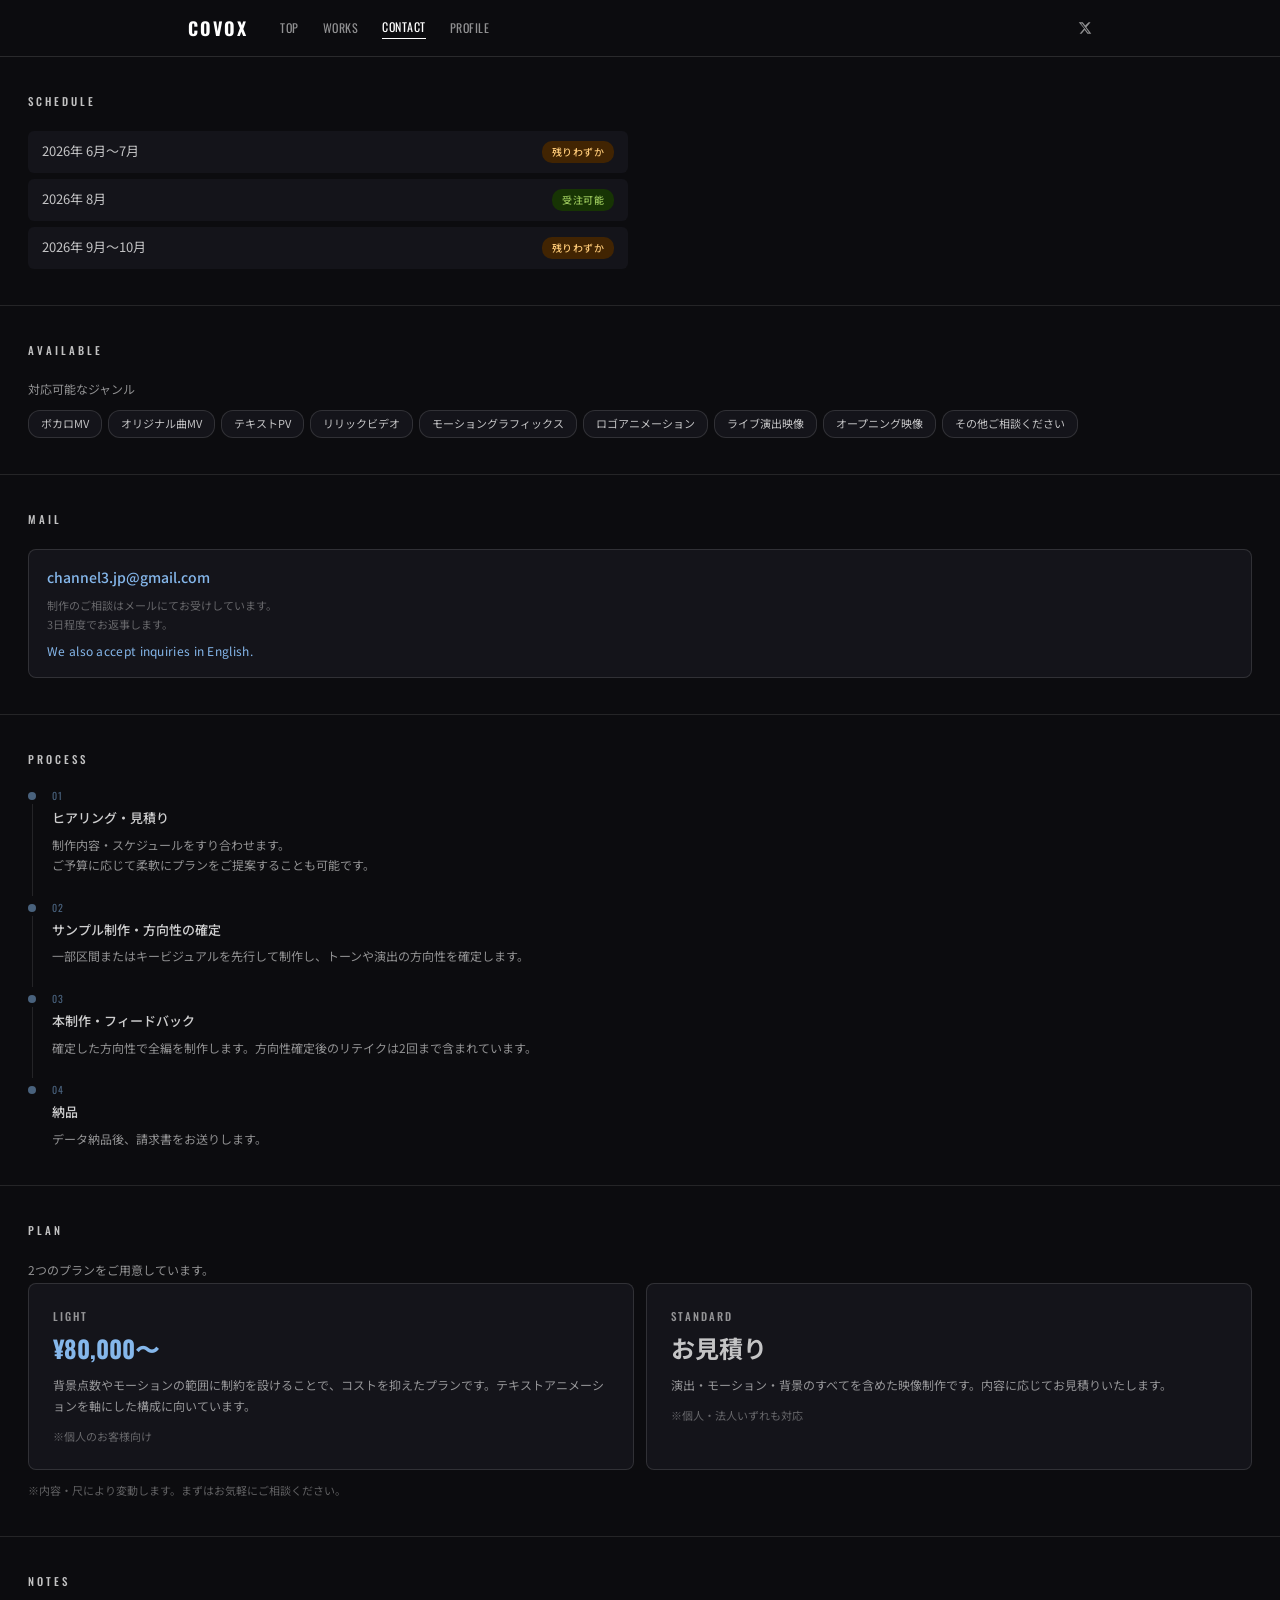
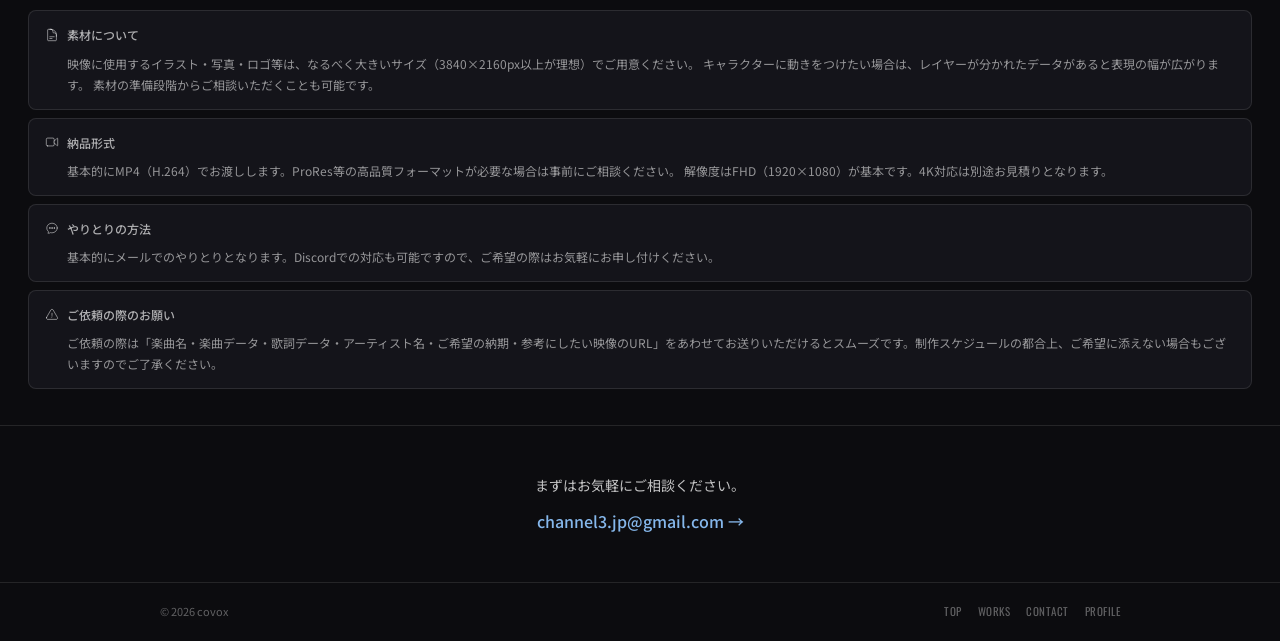
==== commit 28b03e64: "Add 9-10月 schedule row with 残りわずか badge Co-Authored-By: Claude Sonnet 4.6 <noreply@anthropic.com>" ====
--- a/contact.html
+++ b/contact.html
@@ -75,6 +75,10 @@
           <span class="schedule-label">2026年 8月</span>
           <span class="badge badge-open">受注可能</span>
         </div>
+        <div class="schedule-row">
+          <span class="schedule-label">2026年 9月〜10月</span>
+          <span class="badge badge-few">残りわずか</span>
+        </div>
       </div>
     </section>
 
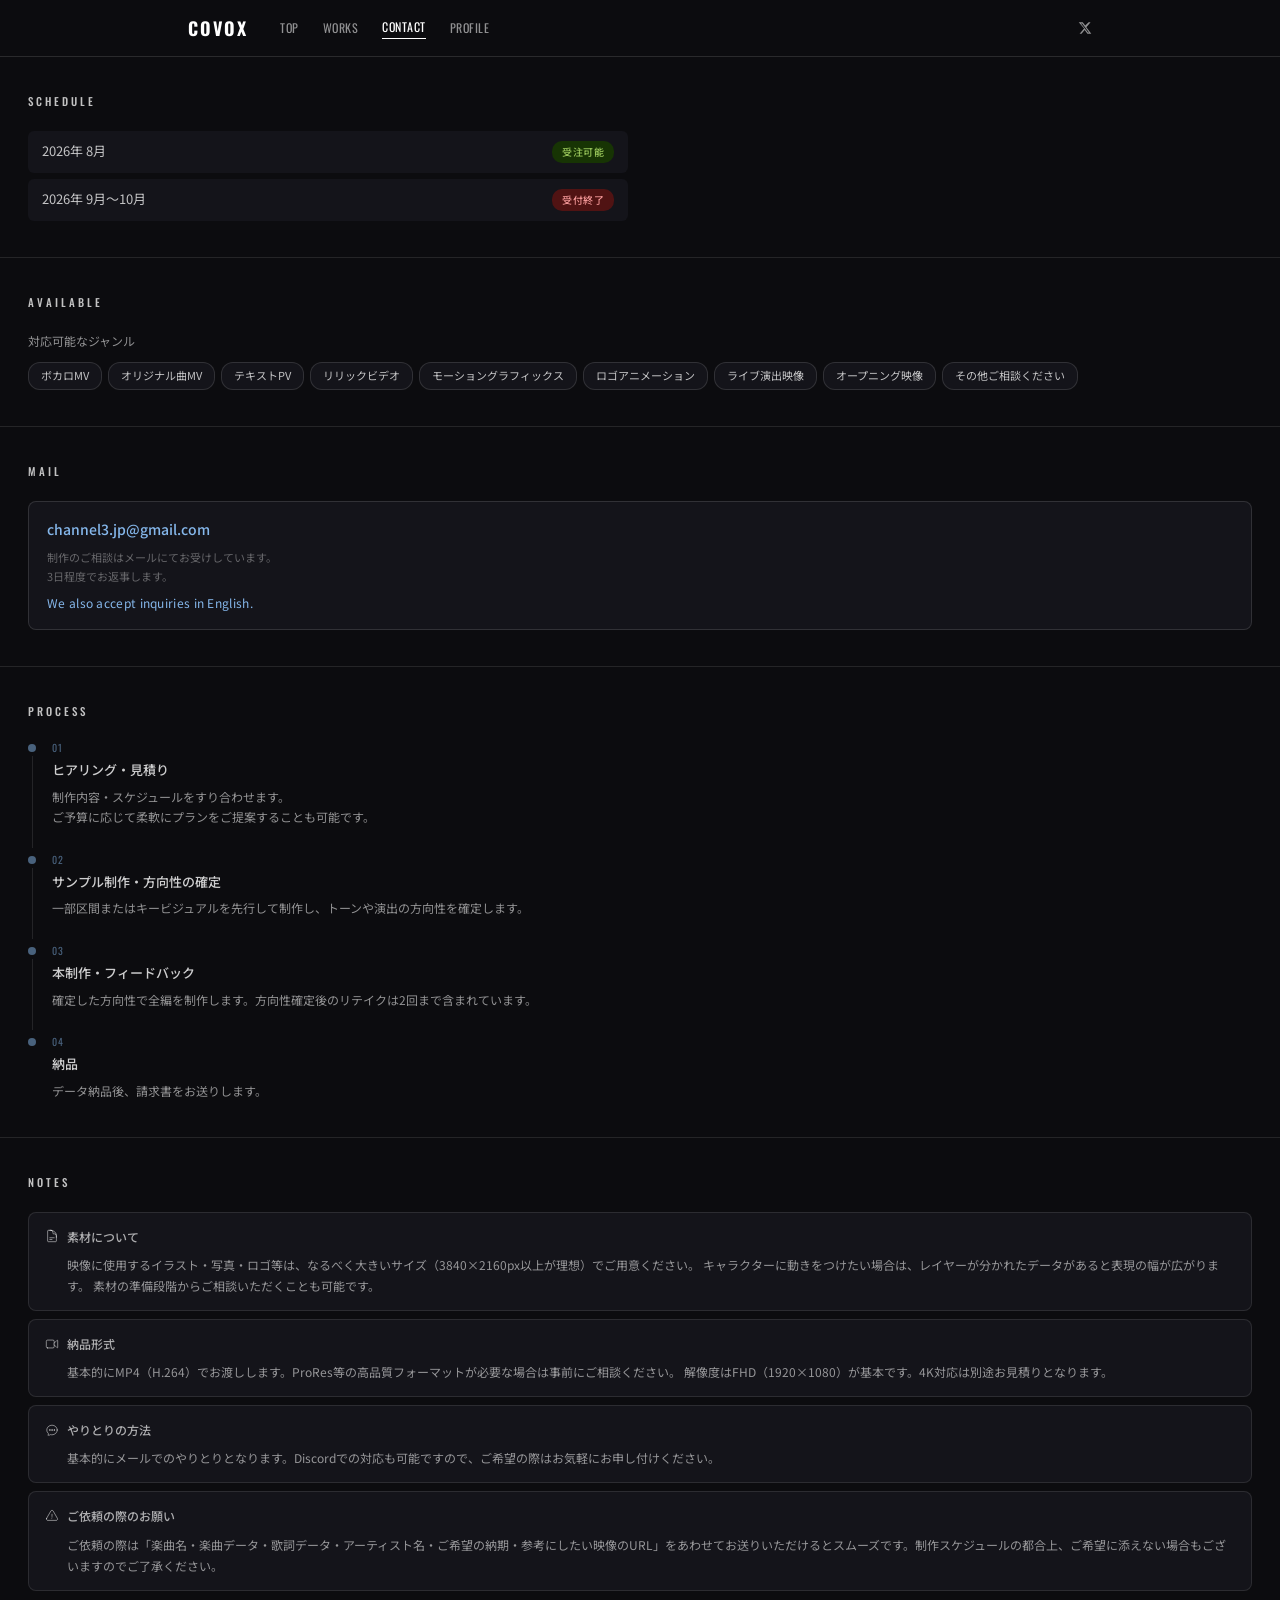
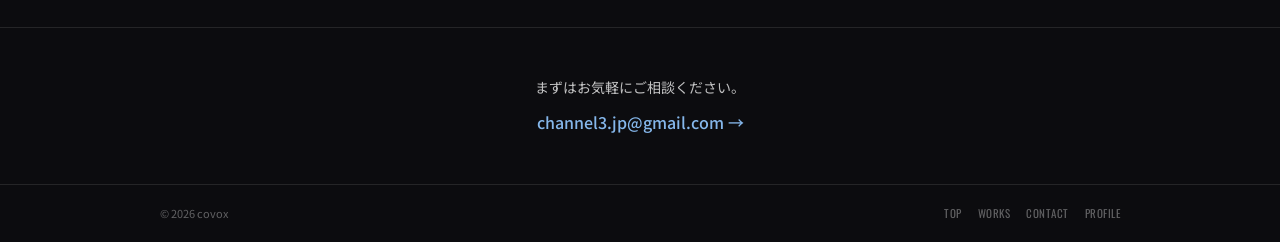
==== commit 96c69901: "Remove PLAN section and update schedule badges Co-Authored-By: Claude Sonnet 4.6 <noreply@anthropic." ====
--- a/contact.html
+++ b/contact.html
@@ -68,16 +68,12 @@
       <h2 class="section-title">SCHEDULE</h2>
       <div class="schedule-list" style="max-width: 600px;">
         <div class="schedule-row">
-          <span class="schedule-label">2026年 6月〜7月</span>
-          <span class="badge badge-few">残りわずか</span>
-        </div>
-        <div class="schedule-row">
           <span class="schedule-label">2026年 8月</span>
           <span class="badge badge-open">受注可能</span>
         </div>
         <div class="schedule-row">
           <span class="schedule-label">2026年 9月〜10月</span>
-          <span class="badge badge-few">残りわずか</span>
+          <span class="badge badge-closed">受付終了</span>
         </div>
       </div>
     </section>
@@ -178,33 +174,7 @@
 
     <hr class="section-divider">
 
-    <!-- ④ PLAN -->
-    <section class="contact-section">
-      <h2 class="section-title">PLAN</h2>
-      <p class="available-lead">2つのプランをご用意しています。</p>
-      <div class="plan-grid">
-
-        <div class="plan-card">
-          <div class="plan-card-label">LIGHT</div>
-          <div class="plan-card-price">¥80,000〜</div>
-          <p class="plan-card-desc">背景点数やモーションの範囲に制約を設けることで、コストを抑えたプランです。テキストアニメーションを軸にした構成に向いています。</p>
-          <p class="plan-card-note">※個人のお客様向け</p>
-        </div>
-
-        <div class="plan-card">
-          <div class="plan-card-label">STANDARD</div>
-          <div class="plan-card-price-quote">お見積り</div>
-          <p class="plan-card-desc">演出・モーション・背景のすべてを含めた映像制作です。内容に応じてお見積りいたします。</p>
-          <p class="plan-card-note">※個人・法人いずれも対応</p>
-        </div>
-
-      </div>
-      <p class="plan-section-note">※内容・尺により変動します。まずはお気軽にご相談ください。</p>
-    </section>
-
-    <hr class="section-divider">
-
-    <!-- ⑤ NOTES -->
+    <!-- ④ NOTES -->
     <section class="contact-section">
       <h2 class="section-title">NOTES</h2>
       <div class="note-cards">
--- a/css/style.css
+++ b/css/style.css
@@ -779,71 +779,6 @@
   padding-left: 22px;
 }
 
-/* ===== Plan Cards ===== */
-.plan-grid {
-  display: grid;
-  grid-template-columns: 1fr 1fr;
-  gap: 12px;
-  margin-top: 4px;
-}
-
-.plan-card {
-  background: var(--bg-secondary);
-  border-radius: var(--radius-md);
-  border: 0.5px solid var(--border-light);
-  padding: 24px;
-}
-
-.plan-card-label {
-  font-size: 11px;
-  font-weight: 500;
-  letter-spacing: 2px;
-  color: var(--text-tertiary);
-  font-family: var(--font-en);
-  margin-bottom: 10px;
-}
-
-.plan-card-price {
-  font-size: 24px;
-  font-weight: 700;
-  font-family: var(--font-en);
-  color: var(--accent);
-  margin-bottom: 14px;
-  line-height: 1;
-}
-
-.plan-card-price-quote {
-  font-size: 24px;
-  font-weight: 700;
-  font-family: var(--font-jp);
-  color: var(--text-secondary);
-  margin-bottom: 14px;
-  line-height: 1;
-}
-
-.plan-card-desc {
-  font-size: 12px;
-  color: var(--text-tertiary);
-  line-height: 1.75;
-  margin-bottom: 12px;
-}
-
-.plan-card-note {
-  font-size: 11px;
-  color: var(--text-muted);
-}
-
-.plan-section-note {
-  font-size: 11px;
-  color: var(--text-muted);
-  margin-top: 12px;
-}
-
-@media (max-width: 767px) {
-  .plan-grid {
-    grid-template-columns: 1fr;
-  }
-}
 
 /* ============================================
    PAGE: PROFILE (profile.html)
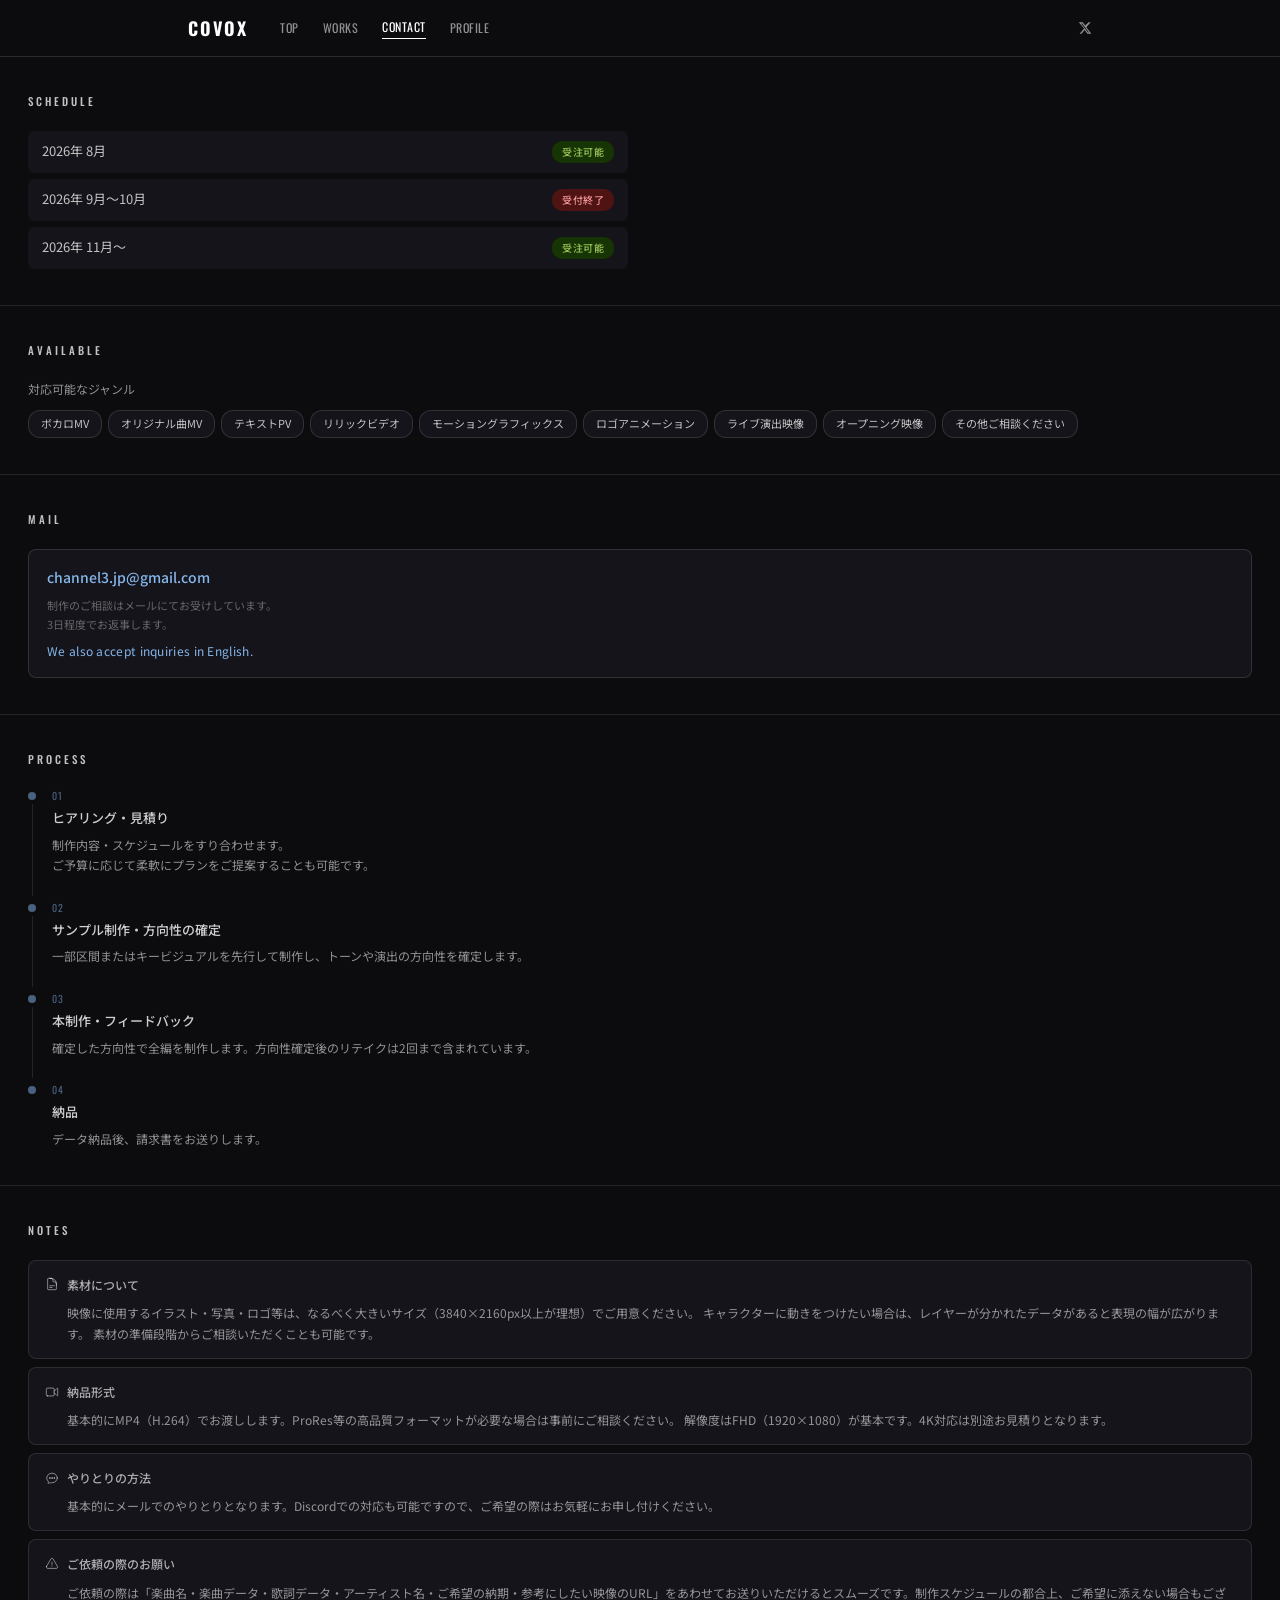
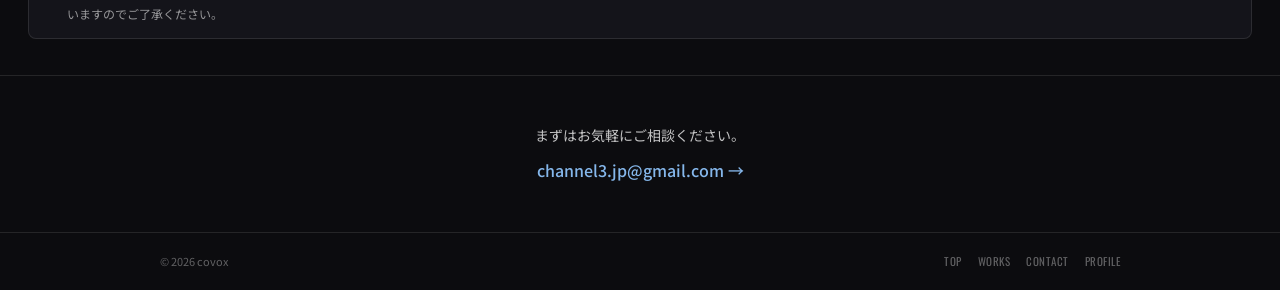
==== commit 1da4ba8b: "Add 11月〜 受注可能 schedule row Co-Authored-By: Claude Sonnet 4.6 <noreply@anthropic.com>" ====
--- a/contact.html
+++ b/contact.html
@@ -75,6 +75,10 @@
           <span class="schedule-label">2026年 9月〜10月</span>
           <span class="badge badge-closed">受付終了</span>
         </div>
+        <div class="schedule-row">
+          <span class="schedule-label">2026年 11月〜</span>
+          <span class="badge badge-open">受注可能</span>
+        </div>
       </div>
     </section>
 
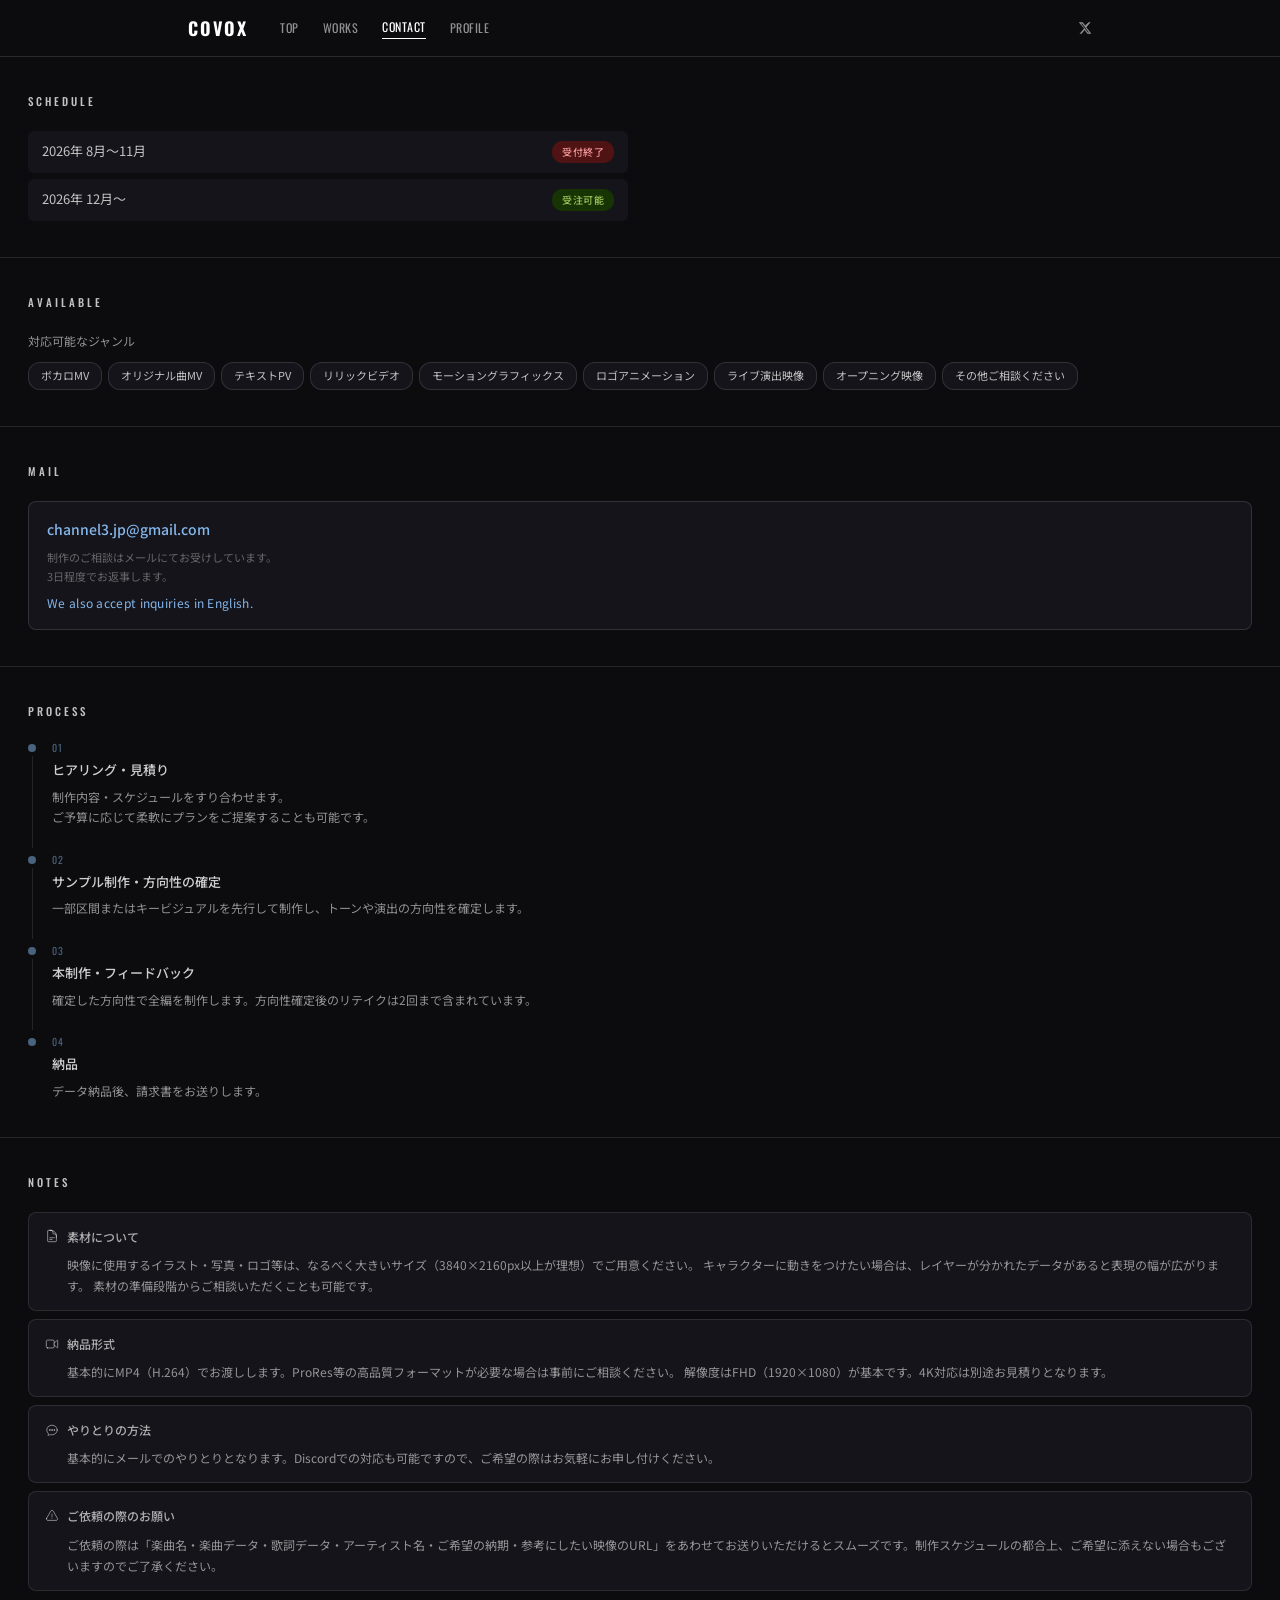
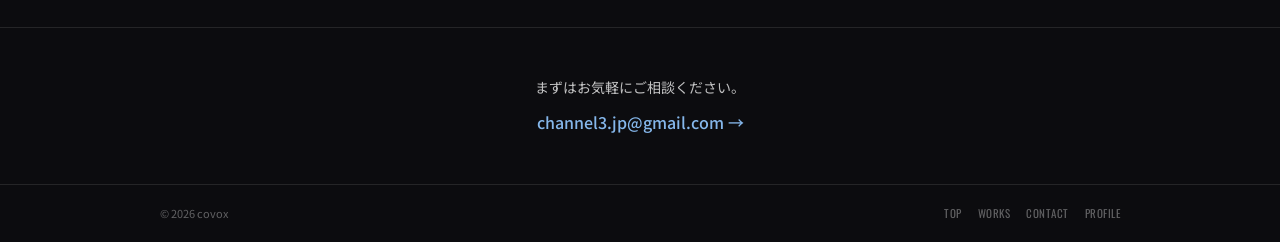
==== commit 6a2e191d: "Update schedule: 8-11月 受付終了, 12月〜 受注可能 Co-Authored-By: Claude Sonnet 4.6 <noreply@anthropic.com>" ====
--- a/contact.html
+++ b/contact.html
@@ -68,15 +68,11 @@
       <h2 class="section-title">SCHEDULE</h2>
       <div class="schedule-list" style="max-width: 600px;">
         <div class="schedule-row">
-          <span class="schedule-label">2026年 8月</span>
-          <span class="badge badge-open">受注可能</span>
+          <span class="schedule-label">2026年 8月〜11月</span>
+          <span class="badge badge-closed">受付終了</span>
         </div>
         <div class="schedule-row">
-          <span class="schedule-label">2026年 9月〜10月</span>
-          <span class="badge badge-closed">受付終了</span>
-        </div>
-        <div class="schedule-row">
-          <span class="schedule-label">2026年 11月〜</span>
+          <span class="schedule-label">2026年 12月〜</span>
           <span class="badge badge-open">受注可能</span>
         </div>
       </div>
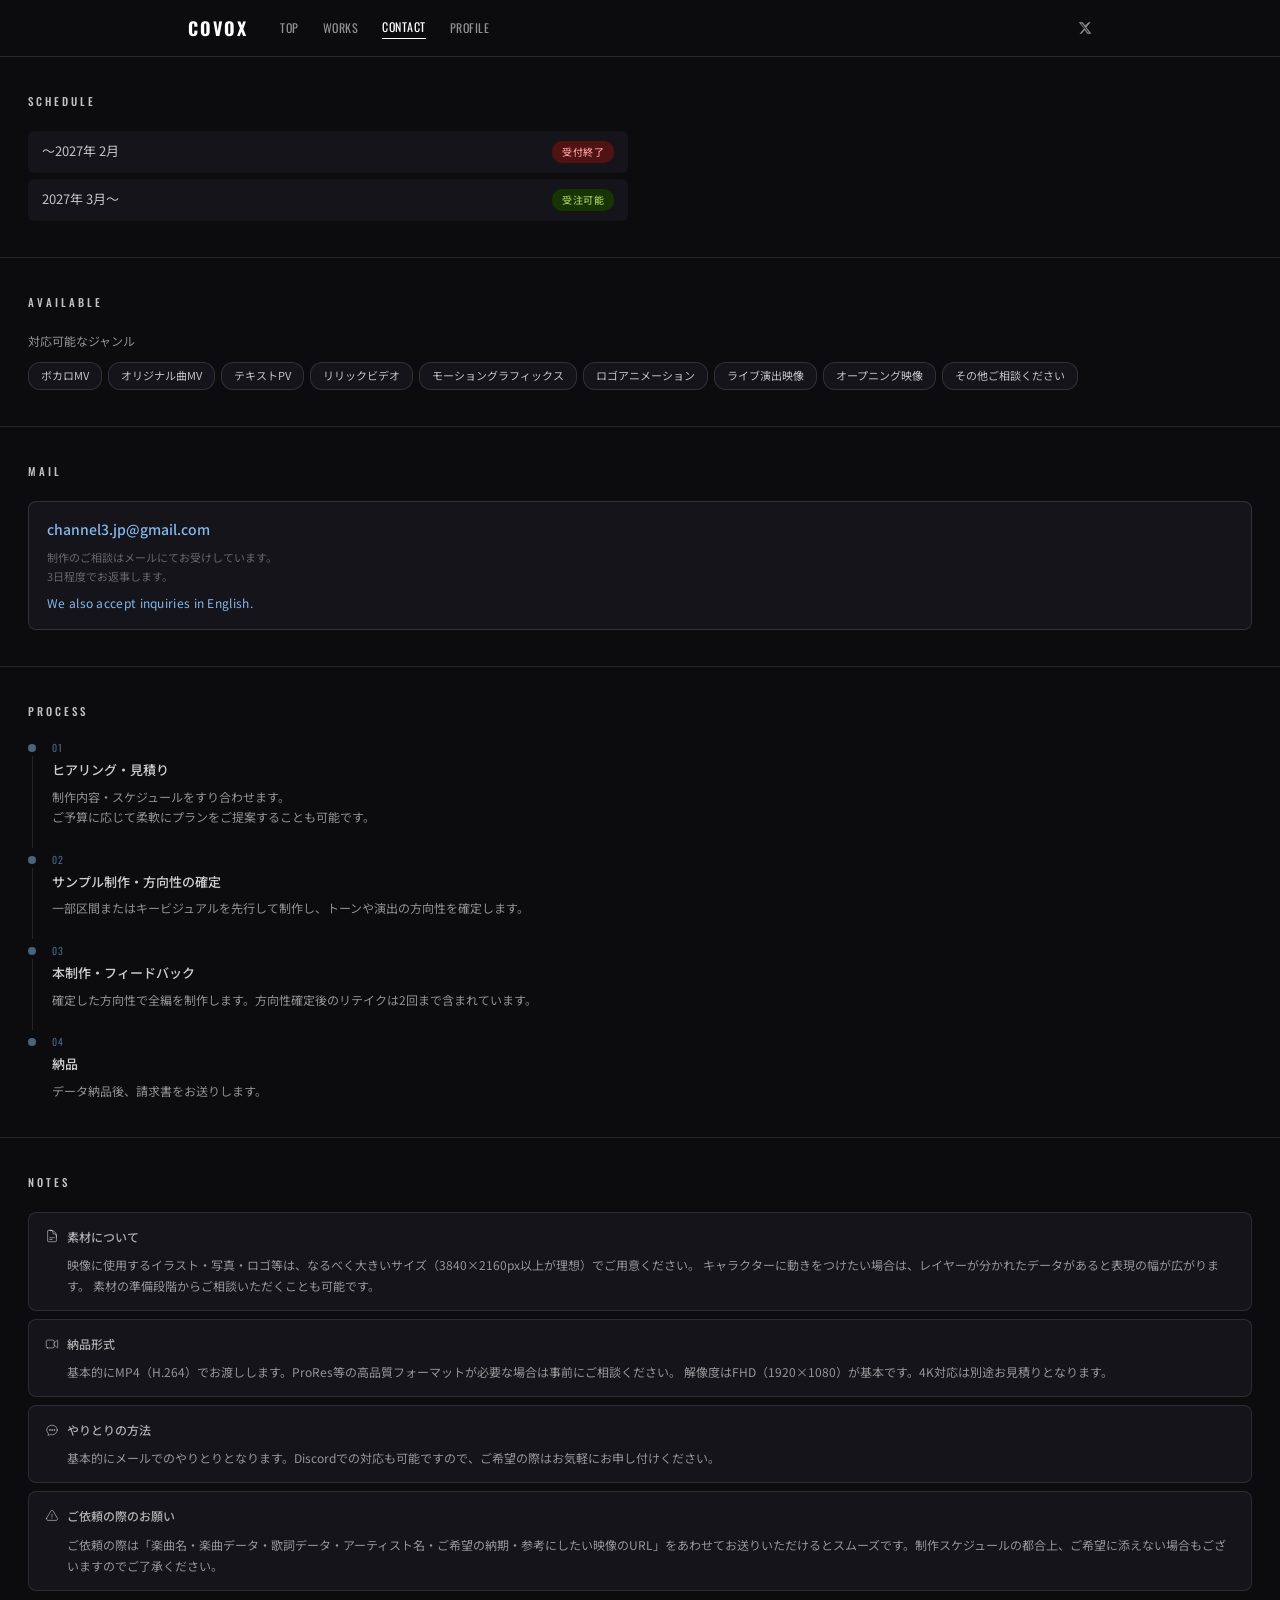
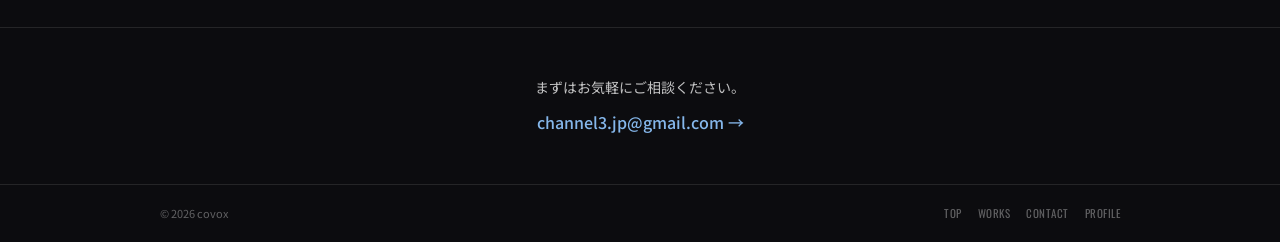
==== commit f03dfabf: "Add 勘違いしてもいいよ/星崎 to works; update schedule to 3月〜受注可能 Co-Authored-By: Claude Sonnet 4.6 <noreply@ant" ====
--- a/contact.html
+++ b/contact.html
@@ -68,11 +68,11 @@
       <h2 class="section-title">SCHEDULE</h2>
       <div class="schedule-list" style="max-width: 600px;">
         <div class="schedule-row">
-          <span class="schedule-label">2026年 8月〜11月</span>
+          <span class="schedule-label">〜2027年 2月</span>
           <span class="badge badge-closed">受付終了</span>
         </div>
         <div class="schedule-row">
-          <span class="schedule-label">2026年 12月〜</span>
+          <span class="schedule-label">2027年 3月〜</span>
           <span class="badge badge-open">受注可能</span>
         </div>
       </div>
